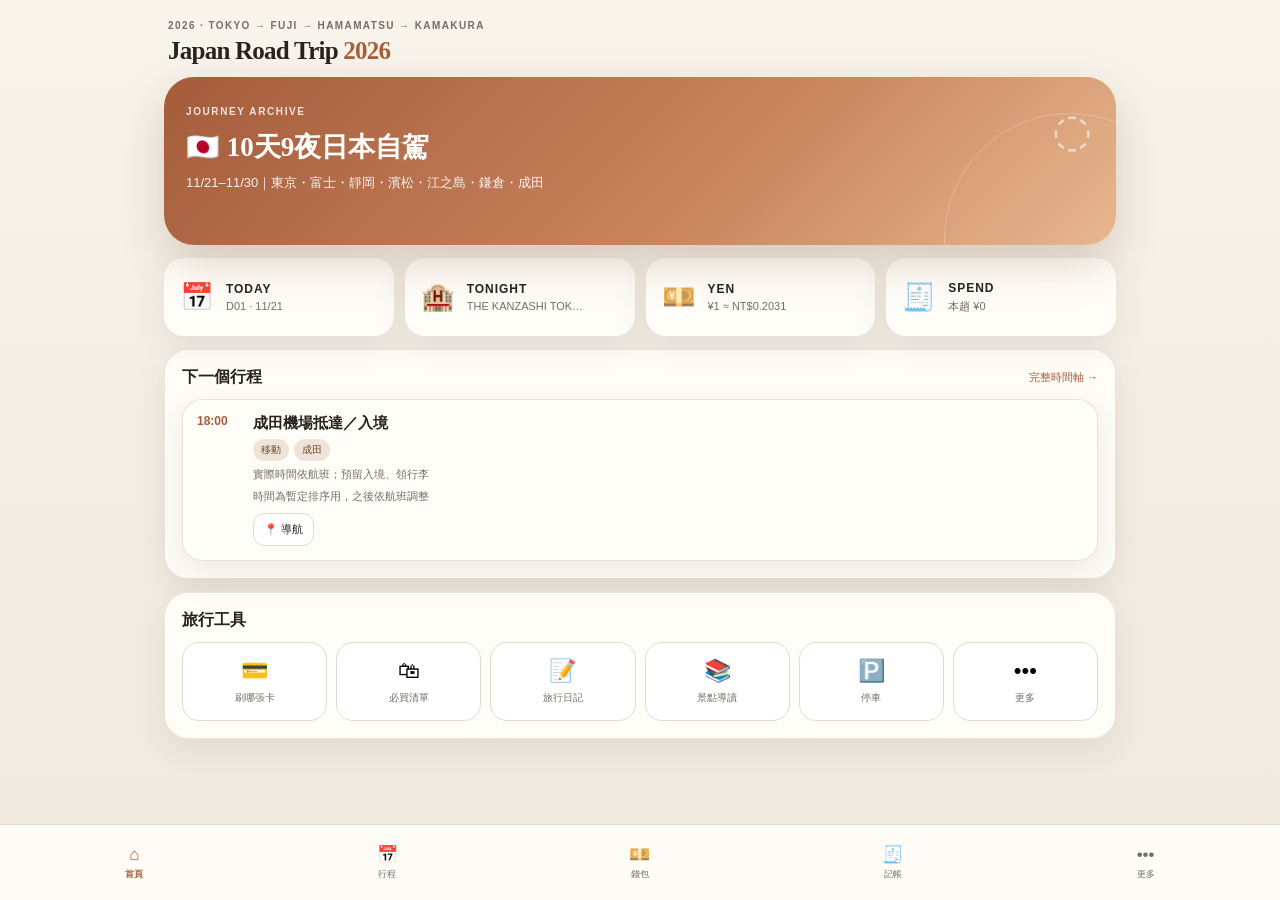
==== index.html @ 0dcc1839 "Add files via upload" ====
<!doctype html>
<html lang="zh-Hant">
<head>
<meta charset="utf-8"><meta name="viewport" content="width=device-width,initial-scale=1,viewport-fit=cover">
<meta name="theme-color" content="#f4efe6"><meta name="apple-mobile-web-app-capable" content="yes"><meta name="apple-mobile-web-app-status-bar-style" content="default">
<title>Japan Road Trip 2026</title><link rel="manifest" href="manifest.json"><link rel="apple-touch-icon" href="icons/icon-192.png"><link rel="stylesheet" href="style.css">
</head>
<body>
<header class="topbar"><div><div class="eyebrow">2026 · TOKYO → FUJI → HAMAMATSU → KAMAKURA</div><h1>Japan Road Trip <span>2026</span></h1></div><button class="iconbtn" id="installBtn" hidden>＋</button></header>
<main>
<section id="homeView" class="view active">
  <div class="hero-card"><div><span class="kicker" id="countdown">TRIP MODE</span><h2 id="heroTitle">🇯🇵 10天9夜日本自駕</h2><p id="heroSub">11/21–11/30｜東京・富士・靜岡・濱松・江之島・鎌倉・成田</p></div><div class="sun">◌</div></div>
  <div class="dashboard-grid">
    <button class="dash" data-go="today"><span>📅</span><div><b>TODAY</b><small id="homeTodayText">今日行程</small></div></button>
    <button class="dash" data-go="hotels"><span>🏨</span><div><b>TONIGHT</b><small id="homeHotelText">今晚住宿</small></div></button>
    <button class="dash" data-go="wallet"><span>💴</span><div><b>YEN</b><small id="homeRateText">更新匯率</small></div></button>
    <button class="dash" data-go="expenses"><span>🧾</span><div><b>SPEND</b><small id="homeSpendText">本趟 ¥0</small></div></button>
  </div>
  <section class="paper"><div class="section-head"><h3>下一個行程</h3><button class="textlink" data-go="today">完整時間軸 →</button></div><div id="nextItem"></div></section>
  <section class="paper"><div class="section-head"><h3>旅行工具</h3></div><div class="tool-grid">
    <button data-go="cards">💳<small>刷哪張卡</small></button><button data-go="shopping">🛍<small>必買清單</small></button><button data-go="notes">📝<small>旅行日記</small></button><button data-go="guides">📚<small>景點導讀</small></button><button data-go="parking">🅿️<small>停車</small></button><button data-go="more">•••<small>更多</small></button>
  </div></section>
</section>

<section id="todayView" class="view"><div class="page-title"><button class="back" data-go="home">‹</button><div><small>ITINERARY</small><h2>今日行程</h2></div><select id="todaySelect"></select></div><div id="todayList" class="timeline"></div></section>
<section id="daysView" class="view"><div class="page-title"><button class="back" data-go="home">‹</button><div><small>ALL DAYS</small><h2>每日行程</h2></div></div><div id="daysTabs" class="day-tabs"></div><div id="daysList" class="timeline"></div></section>
<section id="driveView" class="view"><div class="page-title"><button class="back" data-go="more">‹</button><div><small>ROAD</small><h2>自駕・SA/PA</h2></div></div><div id="driveList" class="timeline"></div></section>
<section id="parkingView" class="view"><div class="page-title"><button class="back" data-go="home">‹</button><div><small>PARKING</small><h2>停車・Plan B</h2></div></div><div id="parkingList" class="card-list"></div></section>
<section id="hotelsView" class="view"><div class="page-title"><button class="back" data-go="home">‹</button><div><small>STAY</small><h2>住宿</h2></div></div><div class="privacy-banner">🔐 付款、訂單碼與退訂資料只存在這台裝置，不會寫進公開 GitHub。</div><div id="hotelList" class="hotel-grid"></div></section>
<section id="planbView" class="view"><div class="page-title"><button class="back" data-go="more">‹</button><div><small>BACKUP</small><h2>Plan B</h2></div></div><div id="planbList" class="timeline"></div></section>

<section id="walletView" class="view"><div class="page-title"><button class="back" data-go="home">‹</button><div><small>MONEY</small><h2>日幣換算</h2></div></div>
  <section class="paper rate-card"><div class="section-head"><h3>JPY → TWD</h3><span id="rateStamp" class="tag">尚未更新</span></div><div class="rate-row"><span>¥1</span><b>=</b><input id="rateInput" inputmode="decimal" value="0.203115"><span>NT$</span></div><div class="actions"><button id="fetchRate" class="primary">🌐 線上更新</button><button id="saveRate">儲存手動匯率</button></div><p class="hint">參考市場匯率；信用卡實際入帳仍依發卡銀行清算匯率與國外交易服務費。</p></section>
  <section class="paper"><div class="converter"><label>日幣<input id="jpyInput" inputmode="numeric" placeholder="例如 12800"></label><div class="swap">⇄</div><label>台幣<input id="twdInput" inputmode="numeric" placeholder="自動換算"></label></div></section>
  <button class="bigmenu" data-go="cards">💳 <span><b>信用卡攻略</b><small>比較日本刷卡回饋＋Visa/Mastercard/JCB</small></span><i>›</i></button>
</section>

<section id="cardsView" class="view"><div class="page-title"><button class="back" data-go="wallet">‹</button><div><small>CARD GUIDE · UPDATED 2026/09/04</small><h2>日本刷哪張卡？</h2></div></div><div class="filterchips" id="cardFilters"><button class="active" data-filter="all">全部</button><button data-filter="5">優先</button><button data-filter="network">卡組織活動</button></div><div id="cardsList" class="card-list"></div></section>

<section id="expensesView" class="view"><div class="page-title"><button class="back" data-go="home">‹</button><div><small>EXPENSES</small><h2>旅行記帳</h2></div><button class="roundadd" id="addExpenseBtn">＋</button></div><div id="expenseSummary" class="summary-grid"></div><div id="expenseList" class="card-list"></div><div class="footer-actions"><button id="exportExpenses">匯出 CSV</button></div></section>

<section id="shoppingView" class="view"><div class="page-title"><button class="back" data-go="home">‹</button><div><small>SHOPPING</small><h2>必買清單</h2></div><button class="roundadd" id="addShoppingBtn">＋</button></div><div class="filterchips" id="shoppingFilters"><button class="active" data-cat="all">全部</button><button data-cat="食品">🍪 食品</button><button data-cat="電器">🔌 電器</button><button data-cat="藥妝">💊 藥妝</button><button data-cat="雜貨">🧸 雜貨</button></div><div id="shoppingList" class="card-list"></div></section>

<section id="notesView" class="view"><div class="page-title"><button class="back" data-go="home">‹</button><div><small>JOURNAL</small><h2>旅行日記</h2></div><button class="roundadd" id="addNoteBtn">＋</button></div><div class="notice">📷 照片會自動縮小後存在手機本機；原始照片仍請保留在相簿。</div><div id="notesList" class="note-grid"></div><div class="footer-actions"><button id="makeMemoir" class="primary">📖 產生旅行回憶錄</button></div></section>

<section id="guidesView" class="view"><div class="page-title"><button class="back" data-go="home">‹</button><div><small>READ BEFORE YOU GO</small><h2>景點導讀</h2></div></div><div id="guideList" class="card-list"></div></section>
<section id="guideDetailView" class="view"><div class="page-title"><button class="back" data-go="guides">‹</button><div><small>FIELD GUIDE</small><h2 id="guideTitle">導讀</h2></div></div><article id="guideBody" class="guide-paper"></article></section>

<section id="moreView" class="view"><div class="page-title"><button class="back" data-go="home">‹</button><div><small>TOOLS</small><h2>更多</h2></div></div><div class="menu-list"><button data-go="days">🗓️ <span>每日行程</span><i>›</i></button><button data-go="drive">🚗 <span>自駕・SA/PA</span><i>›</i></button><button data-go="planb">🆘 <span>Plan B</span><i>›</i></button><button data-go="checklist">✅ <span>出發前確認</span><i>›</i></button><button id="importPrivateBtn">🔐 <span>匯入私人訂房資料</span><i>›</i></button><button id="exportBackupBtn">💾 <span>匯出私人資料備份</span><i>›</i></button><button id="importBackupBtn">♻️ <span>還原備份</span><i>›</i></button></div><input type="file" id="importFile" accept="application/json" hidden><input type="file" id="backupFile" accept="application/json" hidden></section>
<section id="checklistView" class="view"><div class="page-title"><button class="back" data-go="more">‹</button><div><small>PRE-TRIP</small><h2>出發前確認</h2></div></div><div id="checklist" class="checklist"></div><div class="footer-actions"><button id="resetChecklist">清除勾選</button></div></section>
</main>
<nav class="bottom-nav"><button data-go="home" class="active"><span>⌂</span><small>首頁</small></button><button data-go="today"><span>📅</span><small>行程</small></button><button data-go="wallet"><span>💴</span><small>錢包</small></button><button data-go="expenses"><span>🧾</span><small>記帳</small></button><button data-go="more"><span>•••</span><small>更多</small></button></nav>

<dialog id="editDialog"><form method="dialog" id="editForm"><div class="modal-head"><h3 id="dialogTitle">新增</h3><button value="cancel" class="close">×</button></div><div id="dialogFields"></div><div class="modal-actions"><button value="cancel">取消</button><button value="default" id="dialogSave" class="primary">儲存</button></div></form></dialog>
<script src="data.js"></script><script src="reference.js"></script><script src="db.js"></script><script src="app.js"></script>
</body></html>
---- style.css ----
:root{--paper:#fffdf8;--bg:#f4efe6;--ink:#28231e;--muted:#766e64;--line:#e4dbcf;--rust:#a85e3b;--rust2:#d39c73;--sage:#7f8f78;--blue:#71879a;--shadow:0 10px 32px rgba(55,42,30,.09)}*{box-sizing:border-box}html{background:var(--bg)}body{margin:0;color:var(--ink);background:linear-gradient(180deg,#f8f4ec 0,#f4efe6 42%,#efe9de 100%);font-family:-apple-system,BlinkMacSystemFont,"Segoe UI","Noto Sans TC","PingFang TC",sans-serif;padding-bottom:92px;min-height:100vh}button,input,select,textarea{font:inherit}.topbar{max-width:980px;margin:auto;padding:calc(20px + env(safe-area-inset-top)) 18px 12px;display:flex;align-items:flex-start;justify-content:space-between}.topbar .eyebrow{font-size:10px;letter-spacing:.14em;color:var(--muted);font-weight:800}.topbar h1{margin:6px 0 0;font-family:Georgia,"Times New Roman",serif;font-size:25px;font-weight:600;letter-spacing:-.03em}.topbar h1 span{color:var(--rust)}.iconbtn,.roundadd{border:0;width:40px;height:40px;border-radius:50%;background:var(--paper);box-shadow:var(--shadow);font-size:24px;color:var(--rust)}main{max-width:980px;margin:auto;padding:0 14px}.view{display:none}.view.active{display:block}.hero-card{position:relative;overflow:hidden;min-height:168px;padding:24px 22px;border-radius:30px;background:linear-gradient(135deg,#a45c3b,#c8845d 58%,#e7b790);color:white;box-shadow:0 18px 45px rgba(117,67,42,.22)}.hero-card:after{content:"";position:absolute;right:-80px;bottom:-120px;width:250px;height:250px;border:1px solid rgba(255,255,255,.23);border-radius:50%}.hero-card .kicker{font-size:10px;letter-spacing:.16em;font-weight:800;opacity:.82}.hero-card h2{font-family:Georgia,"Times New Roman",serif;margin:10px 0 8px;font-size:27px}.hero-card p{margin:0;font-size:13px;line-height:1.55;max-width:75%;opacity:.9}.sun{position:absolute;right:24px;top:26px;font-size:46px;opacity:.55}.dashboard-grid{display:grid;grid-template-columns:1fr 1fr;gap:11px;margin-top:13px}.dash{display:flex;gap:12px;align-items:center;border:0;background:var(--paper);border-radius:20px;padding:16px;text-align:left;color:var(--ink);box-shadow:var(--shadow);min-height:78px}.dash>span{font-size:27px}.dash b,.dash small{display:block}.dash b{font-size:12px;letter-spacing:.08em}.dash small{margin-top:4px;color:var(--muted);font-size:11px;white-space:nowrap;overflow:hidden;text-overflow:ellipsis;max-width:120px}.paper{margin-top:13px;background:rgba(255,253,248,.96);border:1px solid rgba(228,219,207,.75);border-radius:24px;padding:17px;box-shadow:var(--shadow)}.section-head{display:flex;justify-content:space-between;align-items:center;gap:12px;margin-bottom:11px}.section-head h3{margin:0;font-size:16px}.textlink{border:0;background:none;color:var(--rust);font-size:11px;padding:0}.tool-grid{display:grid;grid-template-columns:repeat(3,1fr);gap:9px}.tool-grid button{border:1px solid var(--line);background:#fff;border-radius:17px;padding:15px 8px;font-size:22px}.tool-grid small{display:block;font-size:10px;color:var(--muted);margin-top:7px}.page-title{display:flex;align-items:center;gap:12px;margin:5px 0 16px}.page-title>div{flex:1}.page-title small{font-size:9px;letter-spacing:.14em;color:var(--muted);font-weight:800}.page-title h2{font-family:Georgia,"Times New Roman",serif;margin:3px 0 0;font-size:26px}.back{border:0;background:var(--paper);box-shadow:var(--shadow);width:38px;height:38px;border-radius:50%;font-size:27px;line-height:1;color:var(--rust)}select{border:1px solid var(--line);background:var(--paper);border-radius:12px;padding:8px;color:var(--ink);max-width:130px}.timeline{display:flex;flex-direction:column;gap:9px}.item{display:grid;grid-template-columns:56px 1fr;background:var(--paper);border:1px solid rgba(228,219,207,.75);border-radius:20px;padding:14px;box-shadow:var(--shadow)}.time{font-weight:900;color:var(--rust);font-size:12px}.item h3,.card h3,.hotel h3{font-size:15px;margin:0 0 6px}.meta{display:flex;flex-wrap:wrap;gap:5px}.tag,.pill{display:inline-block;border-radius:999px;background:#efe4d9;padding:4px 8px;color:#70452e;font-size:10px}.note{font-size:11px;line-height:1.55;color:var(--muted);margin:5px 0}.actions{display:flex;flex-wrap:wrap;gap:7px;margin-top:8px}.actions button,.actions a,.footer-actions button,.rate-card button,.modal-actions button{border:1px solid var(--line);background:white;color:var(--ink);text-decoration:none;padding:8px 10px;border-radius:11px;font-size:11px}.primary{background:var(--rust)!important;color:#fff!important;border-color:var(--rust)!important}.day-tabs,.filterchips{display:flex;gap:7px;overflow:auto;padding:0 0 12px}.day-tabs button,.filterchips button{flex:none;border:1px solid var(--line);background:var(--paper);padding:8px 11px;border-radius:999px;font-size:11px}.day-tabs button.active,.filterchips button.active{background:var(--ink);color:#fff;border-color:var(--ink)}.card-list{display:flex;flex-direction:column;gap:10px}.card{background:var(--paper);border-radius:20px;padding:16px;border:1px solid rgba(228,219,207,.75);box-shadow:var(--shadow)}.card .big{font-size:11px;font-weight:800;color:var(--rust);margin-bottom:6px}.hotel-grid{display:grid;grid-template-columns:1fr;gap:12px}.hotel{overflow:hidden;background:var(--paper);border-radius:24px;box-shadow:var(--shadow);border:1px solid rgba(228,219,207,.75)}.hotel-cover{height:145px;background:linear-gradient(135deg,#7d8790,#d2b89e);background-size:cover;background-position:center;position:relative}.hotel-cover:after{content:"";position:absolute;inset:0;background:linear-gradient(180deg,transparent 25%,rgba(0,0,0,.38))}.hotel-cover .dates{position:absolute;bottom:12px;left:14px;color:#fff;font-weight:800;font-size:12px;z-index:1}.hotel-body{padding:15px}.hotel-private{margin-top:10px;padding:11px;border-radius:14px;background:#f2ede6;font-size:11px;line-height:1.6}.privacy-banner,.notice{padding:12px 14px;background:#eee7db;border-radius:15px;color:#655d54;font-size:11px;line-height:1.5;margin-bottom:12px}.rate-row{display:grid;grid-template-columns:auto auto 1fr auto;align-items:center;gap:8px}.rate-row input{width:100%;font-size:25px;font-weight:800;border:0;border-bottom:1px solid var(--line);background:transparent;color:var(--rust);text-align:right}.hint{font-size:10px;line-height:1.5;color:var(--muted)}.converter{display:grid;grid-template-columns:1fr auto 1fr;gap:10px;align-items:center}.converter label{font-size:10px;color:var(--muted)}.converter input{display:block;margin-top:6px;width:100%;border:1px solid var(--line);border-radius:14px;padding:13px;background:#fff;font-size:17px}.swap{font-size:20px;color:var(--rust)}.bigmenu,.menu-list button{width:100%;margin-top:12px;border:0;background:var(--paper);border-radius:18px;padding:15px;box-shadow:var(--shadow);display:flex;align-items:center;gap:12px;text-align:left}.bigmenu>span,.menu-list span{flex:1}.bigmenu b,.bigmenu small{display:block}.bigmenu small{font-size:10px;color:var(--muted);margin-top:3px}.bigmenu i,.menu-list i{font-style:normal;color:var(--muted);font-size:22px}.summary-grid{display:grid;grid-template-columns:repeat(2,1fr);gap:10px;margin-bottom:12px}.summary{background:var(--paper);border-radius:18px;padding:15px;box-shadow:var(--shadow)}.summary small{display:block;color:var(--muted);font-size:10px}.summary b{display:block;font-size:18px;margin-top:5px}.expense-row,.shop-row{display:flex;align-items:flex-start;gap:11px}.expense-row .grow,.shop-row .grow{flex:1}.money{font-weight:900;color:var(--rust)}.footer-actions{display:flex;justify-content:center;gap:8px;padding:16px 0}.note-grid{display:grid;grid-template-columns:1fr;gap:12px}.journal{background:var(--paper);border-radius:22px;overflow:hidden;box-shadow:var(--shadow)}.journal img{width:100%;height:210px;object-fit:cover;display:block}.journal-body{padding:15px}.journal-body p{font-size:13px;line-height:1.7;white-space:pre-wrap}.guide-paper{background:var(--paper);border-radius:26px;padding:22px;box-shadow:var(--shadow);line-height:1.8}.guide-paper .lead{font-size:15px}.guide-paper li{margin:9px 0}.guide-paper blockquote{margin:18px 0;padding:14px 16px;border-left:3px solid var(--rust);background:#f4eee5;border-radius:0 12px 12px 0}.menu-list{display:flex;flex-direction:column;gap:1px}.menu-list button{margin-top:0;border-radius:0;box-shadow:none;border-bottom:1px solid var(--line)}.menu-list button:first-child{border-radius:18px 18px 0 0}.menu-list button:last-child{border-radius:0 0 18px 18px}.checklist{background:var(--paper);border-radius:22px;overflow:hidden;box-shadow:var(--shadow)}.check-row{display:flex;gap:10px;padding:14px;border-bottom:1px solid var(--line);font-size:13px}.check-row:last-child{border:0}.check-row input{width:19px;height:19px}.check-row.done span{text-decoration:line-through;color:var(--muted)}.bottom-nav{position:fixed;left:0;right:0;bottom:0;z-index:20;height:76px;padding:7px 8px calc(7px + env(safe-area-inset-bottom));display:grid;grid-template-columns:repeat(5,1fr);background:rgba(255,253,248,.94);backdrop-filter:blur(18px);border-top:1px solid var(--line)}.bottom-nav button{border:0;background:transparent;color:var(--muted)}.bottom-nav button span{display:block;font-size:17px}.bottom-nav small{display:block;font-size:9px;margin-top:3px}.bottom-nav button.active{color:var(--rust);font-weight:800}dialog{width:min(92vw,520px);border:0;border-radius:24px;padding:0;box-shadow:0 30px 80px rgba(0,0,0,.26);background:var(--paper)}dialog::backdrop{background:rgba(35,28,24,.45);backdrop-filter:blur(4px)}#editForm{padding:18px}.modal-head{display:flex;justify-content:space-between;align-items:center}.modal-head h3{margin:0}.close{border:0;background:none;font-size:28px}.form-grid{display:grid;gap:11px;margin-top:14px}.form-grid label{font-size:10px;color:var(--muted)}.form-grid input,.form-grid textarea,.form-grid select{display:block;width:100%;margin-top:5px;padding:11px;border:1px solid var(--line);border-radius:12px;background:#fff;color:var(--ink)}.form-grid textarea{min-height:95px;resize:vertical}.modal-actions{display:flex;justify-content:flex-end;gap:8px;margin-top:15px}.empty{padding:30px 12px;text-align:center;color:var(--muted);font-size:12px}@media(min-width:700px){.dashboard-grid{grid-template-columns:repeat(4,1fr)}.hotel-grid,.note-grid{grid-template-columns:repeat(2,1fr)}.tool-grid{grid-template-columns:repeat(6,1fr)}.summary-grid{grid-template-columns:repeat(4,1fr)}}
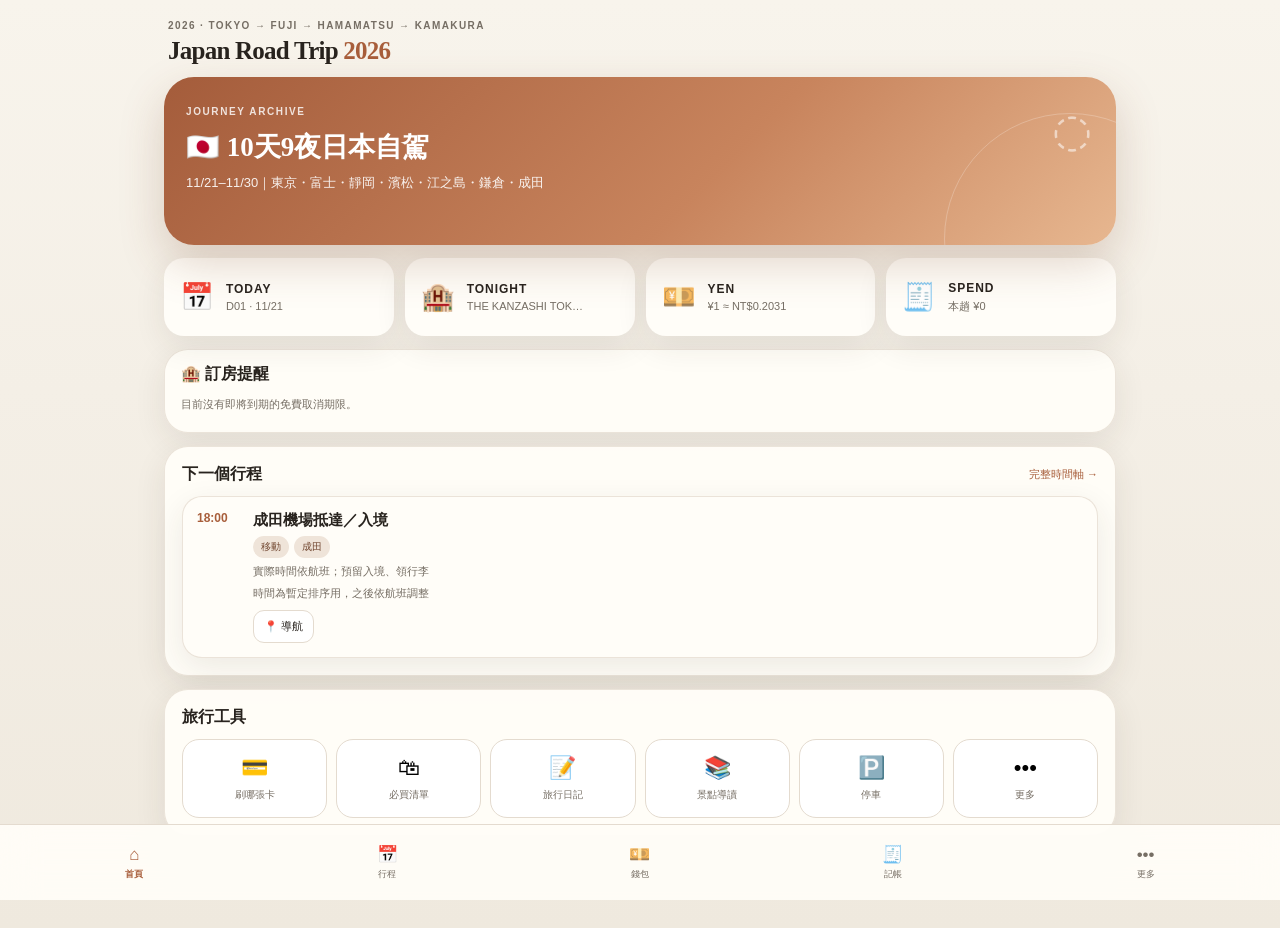
==== commit 43b2766e: "Add files via upload" ====
--- a/index.html
+++ b/index.html
@@ -16,6 +16,7 @@
     <button class="dash" data-go="wallet"><span>💴</span><div><b>YEN</b><small id="homeRateText">更新匯率</small></div></button>
     <button class="dash" data-go="expenses"><span>🧾</span><div><b>SPEND</b><small id="homeSpendText">本趟 ¥0</small></div></button>
   </div>
+  <section id="homeBookingAlert" class="paper booking-alert"></section>
   <section class="paper"><div class="section-head"><h3>下一個行程</h3><button class="textlink" data-go="today">完整時間軸 →</button></div><div id="nextItem"></div></section>
   <section class="paper"><div class="section-head"><h3>旅行工具</h3></div><div class="tool-grid">
     <button data-go="cards">💳<small>刷哪張卡</small></button><button data-go="shopping">🛍<small>必買清單</small></button><button data-go="notes">📝<small>旅行日記</small></button><button data-go="guides">📚<small>景點導讀</small></button><button data-go="parking">🅿️<small>停車</small></button><button data-go="more">•••<small>更多</small></button>
@@ -26,7 +27,7 @@
 <section id="daysView" class="view"><div class="page-title"><button class="back" data-go="home">‹</button><div><small>ALL DAYS</small><h2>每日行程</h2></div></div><div id="daysTabs" class="day-tabs"></div><div id="daysList" class="timeline"></div></section>
 <section id="driveView" class="view"><div class="page-title"><button class="back" data-go="more">‹</button><div><small>ROAD</small><h2>自駕・SA/PA</h2></div></div><div id="driveList" class="timeline"></div></section>
 <section id="parkingView" class="view"><div class="page-title"><button class="back" data-go="home">‹</button><div><small>PARKING</small><h2>停車・Plan B</h2></div></div><div id="parkingList" class="card-list"></div></section>
-<section id="hotelsView" class="view"><div class="page-title"><button class="back" data-go="home">‹</button><div><small>STAY</small><h2>住宿</h2></div></div><div class="privacy-banner">🔐 付款、訂單碼與退訂資料只存在這台裝置，不會寫進公開 GitHub。</div><div id="hotelList" class="hotel-grid"></div></section>
+<section id="hotelsView" class="view"><div class="page-title"><button class="back" data-go="home">‹</button><div><small>STAY</small><h2>住宿</h2></div></div><div class="privacy-banner">🔐 GitHub 只放住宿平台、金額、付款狀態與取消期限；訂房號碼、驗證碼、實際使用卡片與私人備註仍只存在這台裝置。</div><div id="hotelList" class="hotel-grid"></div></section>
 <section id="planbView" class="view"><div class="page-title"><button class="back" data-go="more">‹</button><div><small>BACKUP</small><h2>Plan B</h2></div></div><div id="planbList" class="timeline"></div></section>
 
 <section id="walletView" class="view"><div class="page-title"><button class="back" data-go="home">‹</button><div><small>MONEY</small><h2>日幣換算</h2></div></div>
@@ -35,9 +36,47 @@
   <button class="bigmenu" data-go="cards">💳 <span><b>信用卡攻略</b><small>比較日本刷卡回饋＋Visa/Mastercard/JCB</small></span><i>›</i></button>
 </section>
 
-<section id="cardsView" class="view"><div class="page-title"><button class="back" data-go="wallet">‹</button><div><small>CARD GUIDE · UPDATED 2026/09/04</small><h2>日本刷哪張卡？</h2></div></div><div class="filterchips" id="cardFilters"><button class="active" data-filter="all">全部</button><button data-filter="5">優先</button><button data-filter="network">卡組織活動</button></div><div id="cardsList" class="card-list"></div></section>
+<section id="cardsView" class="view">
+  <div class="page-title"><button class="back" data-go="wallet">‹</button><div><small>CARD GUIDE · VERIFIED 2026/09/04</small><h2>日本刷哪張卡？</h2></div></div>
+  <section class="paper compare-card">
+    <div class="section-head"><h3>💳 即時比一比</h3><button id="cardProfileBtn" class="textlink">資格 / 卡組織設定</button></div>
+    <div class="compare-form">
+      <label>消費情境
+        <select id="cardScenario">
+          <option value="physical">日本一般實體</option>
+          <option value="mobile">Apple Pay / Google Pay</option>
+          <option value="booking">海外網路 / 訂房</option>
+          <option value="paypay">PayPay</option>
+          <option value="drugstore">日本藥妝 / 電器</option>
+        </select>
+      </label>
+      <label>金額（日圓）
+        <input id="cardAmount" inputmode="numeric" value="10000">
+      </label>
+      <label>海外交易費估算
+        <select id="foreignFee">
+          <option value="1.5">1.5%</option>
+          <option value="0">0%</option>
+        </select>
+      </label>
+      <button id="compareCardsBtn" class="primary">比較</button>
+    </div>
+    <p class="hint">結果以你設定的登錄/自扣資格計算「最高可得回饋」；活動上限、排除項目與清算匯率仍以銀行入帳為準。</p>
+    <div id="cardCompareResult" class="compare-results"></div>
+  </section>
+  <div class="filterchips" id="cardFilters"><button class="active" data-filter="all">全部權益</button><button data-filter="5">優先卡</button><button data-filter="network">Visa / Mastercard / JCB</button></div>
+  <div id="cardsList" class="card-list"></div>
+</section>
 
-<section id="expensesView" class="view"><div class="page-title"><button class="back" data-go="home">‹</button><div><small>EXPENSES</small><h2>旅行記帳</h2></div><button class="roundadd" id="addExpenseBtn">＋</button></div><div id="expenseSummary" class="summary-grid"></div><div id="expenseList" class="card-list"></div><div class="footer-actions"><button id="exportExpenses">匯出 CSV</button></div></section>
+<section id="expensesView" class="view">
+  <div class="page-title"><button class="back" data-go="home">‹</button><div><small>EXPENSES</small><h2>旅行記帳</h2></div><button class="roundadd" id="addExpenseBtn">＋</button></div>
+  <div class="expense-tools"><button id="scanReceiptBtn" class="primary">📷 掃描收據 Beta</button><span id="ocrStatus" class="hint">第一次辨識需網路下載日文 OCR 模組；辨識後一定要人工確認。</span></div>
+  <input type="file" id="receiptInput" accept="image/*" capture="environment" hidden>
+  <div id="expenseSummary" class="summary-grid"></div>
+  <div id="expenseBreakdown" class="paper expense-breakdown"></div>
+  <div id="expenseList" class="card-list"></div>
+  <div class="footer-actions"><button id="exportExpenses">匯出 CSV</button></div>
+</section>
 
 <section id="shoppingView" class="view"><div class="page-title"><button class="back" data-go="home">‹</button><div><small>SHOPPING</small><h2>必買清單</h2></div><button class="roundadd" id="addShoppingBtn">＋</button></div><div class="filterchips" id="shoppingFilters"><button class="active" data-cat="all">全部</button><button data-cat="食品">🍪 食品</button><button data-cat="電器">🔌 電器</button><button data-cat="藥妝">💊 藥妝</button><button data-cat="雜貨">🧸 雜貨</button></div><div id="shoppingList" class="card-list"></div></section>
 
--- a/style.css
+++ b/style.css
@@ -1 +1,10 @@
-:root{--paper:#fffdf8;--bg:#f4efe6;--ink:#28231e;--muted:#766e64;--line:#e4dbcf;--rust:#a85e3b;--rust2:#d39c73;--sage:#7f8f78;--blue:#71879a;--shadow:0 10px 32px rgba(55,42,30,.09)}*{box-sizing:border-box}html{background:var(--bg)}body{margin:0;color:var(--ink);background:linear-gradient(180deg,#f8f4ec 0,#f4efe6 42%,#efe9de 100%);font-family:-apple-system,BlinkMacSystemFont,"Segoe UI","Noto Sans TC","PingFang TC",sans-serif;padding-bottom:92px;min-height:100vh}button,input,select,textarea{font:inherit}.topbar{max-width:980px;margin:auto;padding:calc(20px + env(safe-area-inset-top)) 18px 12px;display:flex;align-items:flex-start;justify-content:space-between}.topbar .eyebrow{font-size:10px;letter-spacing:.14em;color:var(--muted);font-weight:800}.topbar h1{margin:6px 0 0;font-family:Georgia,"Times New Roman",serif;font-size:25px;font-weight:600;letter-spacing:-.03em}.topbar h1 span{color:var(--rust)}.iconbtn,.roundadd{border:0;width:40px;height:40px;border-radius:50%;background:var(--paper);box-shadow:var(--shadow);font-size:24px;color:var(--rust)}main{max-width:980px;margin:auto;padding:0 14px}.view{display:none}.view.active{display:block}.hero-card{position:relative;overflow:hidden;min-height:168px;padding:24px 22px;border-radius:30px;background:linear-gradient(135deg,#a45c3b,#c8845d 58%,#e7b790);color:white;box-shadow:0 18px 45px rgba(117,67,42,.22)}.hero-card:after{content:"";position:absolute;right:-80px;bottom:-120px;width:250px;height:250px;border:1px solid rgba(255,255,255,.23);border-radius:50%}.hero-card .kicker{font-size:10px;letter-spacing:.16em;font-weight:800;opacity:.82}.hero-card h2{font-family:Georgia,"Times New Roman",serif;margin:10px 0 8px;font-size:27px}.hero-card p{margin:0;font-size:13px;line-height:1.55;max-width:75%;opacity:.9}.sun{position:absolute;right:24px;top:26px;font-size:46px;opacity:.55}.dashboard-grid{display:grid;grid-template-columns:1fr 1fr;gap:11px;margin-top:13px}.dash{display:flex;gap:12px;align-items:center;border:0;background:var(--paper);border-radius:20px;padding:16px;text-align:left;color:var(--ink);box-shadow:var(--shadow);min-height:78px}.dash>span{font-size:27px}.dash b,.dash small{display:block}.dash b{font-size:12px;letter-spacing:.08em}.dash small{margin-top:4px;color:var(--muted);font-size:11px;white-space:nowrap;overflow:hidden;text-overflow:ellipsis;max-width:120px}.paper{margin-top:13px;background:rgba(255,253,248,.96);border:1px solid rgba(228,219,207,.75);border-radius:24px;padding:17px;box-shadow:var(--shadow)}.section-head{display:flex;justify-content:space-between;align-items:center;gap:12px;margin-bottom:11px}.section-head h3{margin:0;font-size:16px}.textlink{border:0;background:none;color:var(--rust);font-size:11px;padding:0}.tool-grid{display:grid;grid-template-columns:repeat(3,1fr);gap:9px}.tool-grid button{border:1px solid var(--line);background:#fff;border-radius:17px;padding:15px 8px;font-size:22px}.tool-grid small{display:block;font-size:10px;color:var(--muted);margin-top:7px}.page-title{display:flex;align-items:center;gap:12px;margin:5px 0 16px}.page-title>div{flex:1}.page-title small{font-size:9px;letter-spacing:.14em;color:var(--muted);font-weight:800}.page-title h2{font-family:Georgia,"Times New Roman",serif;margin:3px 0 0;font-size:26px}.back{border:0;background:var(--paper);box-shadow:var(--shadow);width:38px;height:38px;border-radius:50%;font-size:27px;line-height:1;color:var(--rust)}select{border:1px solid var(--line);background:var(--paper);border-radius:12px;padding:8px;color:var(--ink);max-width:130px}.timeline{display:flex;flex-direction:column;gap:9px}.item{display:grid;grid-template-columns:56px 1fr;background:var(--paper);border:1px solid rgba(228,219,207,.75);border-radius:20px;padding:14px;box-shadow:var(--shadow)}.time{font-weight:900;color:var(--rust);font-size:12px}.item h3,.card h3,.hotel h3{font-size:15px;margin:0 0 6px}.meta{display:flex;flex-wrap:wrap;gap:5px}.tag,.pill{display:inline-block;border-radius:999px;background:#efe4d9;padding:4px 8px;color:#70452e;font-size:10px}.note{font-size:11px;line-height:1.55;color:var(--muted);margin:5px 0}.actions{display:flex;flex-wrap:wrap;gap:7px;margin-top:8px}.actions button,.actions a,.footer-actions button,.rate-card button,.modal-actions button{border:1px solid var(--line);background:white;color:var(--ink);text-decoration:none;padding:8px 10px;border-radius:11px;font-size:11px}.primary{background:var(--rust)!important;color:#fff!important;border-color:var(--rust)!important}.day-tabs,.filterchips{display:flex;gap:7px;overflow:auto;padding:0 0 12px}.day-tabs button,.filterchips button{flex:none;border:1px solid var(--line);background:var(--paper);padding:8px 11px;border-radius:999px;font-size:11px}.day-tabs button.active,.filterchips button.active{background:var(--ink);color:#fff;border-color:var(--ink)}.card-list{display:flex;flex-direction:column;gap:10px}.card{background:var(--paper);border-radius:20px;padding:16px;border:1px solid rgba(228,219,207,.75);box-shadow:var(--shadow)}.card .big{font-size:11px;font-weight:800;color:var(--rust);margin-bottom:6px}.hotel-grid{display:grid;grid-template-columns:1fr;gap:12px}.hotel{overflow:hidden;background:var(--paper);border-radius:24px;box-shadow:var(--shadow);border:1px solid rgba(228,219,207,.75)}.hotel-cover{height:145px;background:linear-gradient(135deg,#7d8790,#d2b89e);background-size:cover;background-position:center;position:relative}.hotel-cover:after{content:"";position:absolute;inset:0;background:linear-gradient(180deg,transparent 25%,rgba(0,0,0,.38))}.hotel-cover .dates{position:absolute;bottom:12px;left:14px;color:#fff;font-weight:800;font-size:12px;z-index:1}.hotel-body{padding:15px}.hotel-private{margin-top:10px;padding:11px;border-radius:14px;background:#f2ede6;font-size:11px;line-height:1.6}.privacy-banner,.notice{padding:12px 14px;background:#eee7db;border-radius:15px;color:#655d54;font-size:11px;line-height:1.5;margin-bottom:12px}.rate-row{display:grid;grid-template-columns:auto auto 1fr auto;align-items:center;gap:8px}.rate-row input{width:100%;font-size:25px;font-weight:800;border:0;border-bottom:1px solid var(--line);background:transparent;color:var(--rust);text-align:right}.hint{font-size:10px;line-height:1.5;color:var(--muted)}.converter{display:grid;grid-template-columns:1fr auto 1fr;gap:10px;align-items:center}.converter label{font-size:10px;color:var(--muted)}.converter input{display:block;margin-top:6px;width:100%;border:1px solid var(--line);border-radius:14px;padding:13px;background:#fff;font-size:17px}.swap{font-size:20px;color:var(--rust)}.bigmenu,.menu-list button{width:100%;margin-top:12px;border:0;background:var(--paper);border-radius:18px;padding:15px;box-shadow:var(--shadow);display:flex;align-items:center;gap:12px;text-align:left}.bigmenu>span,.menu-list span{flex:1}.bigmenu b,.bigmenu small{display:block}.bigmenu small{font-size:10px;color:var(--muted);margin-top:3px}.bigmenu i,.menu-list i{font-style:normal;color:var(--muted);font-size:22px}.summary-grid{display:grid;grid-template-columns:repeat(2,1fr);gap:10px;margin-bottom:12px}.summary{background:var(--paper);border-radius:18px;padding:15px;box-shadow:var(--shadow)}.summary small{display:block;color:var(--muted);font-size:10px}.summary b{display:block;font-size:18px;margin-top:5px}.expense-row,.shop-row{display:flex;align-items:flex-start;gap:11px}.expense-row .grow,.shop-row .grow{flex:1}.money{font-weight:900;color:var(--rust)}.footer-actions{display:flex;justify-content:center;gap:8px;padding:16px 0}.note-grid{display:grid;grid-template-columns:1fr;gap:12px}.journal{background:var(--paper);border-radius:22px;overflow:hidden;box-shadow:var(--shadow)}.journal img{width:100%;height:210px;object-fit:cover;display:block}.journal-body{padding:15px}.journal-body p{font-size:13px;line-height:1.7;white-space:pre-wrap}.guide-paper{background:var(--paper);border-radius:26px;padding:22px;box-shadow:var(--shadow);line-height:1.8}.guide-paper .lead{font-size:15px}.guide-paper li{margin:9px 0}.guide-paper blockquote{margin:18px 0;padding:14px 16px;border-left:3px solid var(--rust);background:#f4eee5;border-radius:0 12px 12px 0}.menu-list{display:flex;flex-direction:column;gap:1px}.menu-list button{margin-top:0;border-radius:0;box-shadow:none;border-bottom:1px solid var(--line)}.menu-list button:first-child{border-radius:18px 18px 0 0}.menu-list button:last-child{border-radius:0 0 18px 18px}.checklist{background:var(--paper);border-radius:22px;overflow:hidden;box-shadow:var(--shadow)}.check-row{display:flex;gap:10px;padding:14px;border-bottom:1px solid var(--line);font-size:13px}.check-row:last-child{border:0}.check-row input{width:19px;height:19px}.check-row.done span{text-decoration:line-through;color:var(--muted)}.bottom-nav{position:fixed;left:0;right:0;bottom:0;z-index:20;height:76px;padding:7px 8px calc(7px + env(safe-area-inset-bottom));display:grid;grid-template-columns:repeat(5,1fr);background:rgba(255,253,248,.94);backdrop-filter:blur(18px);border-top:1px solid var(--line)}.bottom-nav button{border:0;background:transparent;color:var(--muted)}.bottom-nav button span{display:block;font-size:17px}.bottom-nav small{display:block;font-size:9px;margin-top:3px}.bottom-nav button.active{color:var(--rust);font-weight:800}dialog{width:min(92vw,520px);border:0;border-radius:24px;padding:0;box-shadow:0 30px 80px rgba(0,0,0,.26);background:var(--paper)}dialog::backdrop{background:rgba(35,28,24,.45);backdrop-filter:blur(4px)}#editForm{padding:18px}.modal-head{display:flex;justify-content:space-between;align-items:center}.modal-head h3{margin:0}.close{border:0;background:none;font-size:28px}.form-grid{display:grid;gap:11px;margin-top:14px}.form-grid label{font-size:10px;color:var(--muted)}.form-grid input,.form-grid textarea,.form-grid select{display:block;width:100%;margin-top:5px;padding:11px;border:1px solid var(--line);border-radius:12px;background:#fff;color:var(--ink)}.form-grid textarea{min-height:95px;resize:vertical}.modal-actions{display:flex;justify-content:flex-end;gap:8px;margin-top:15px}.empty{padding:30px 12px;text-align:center;color:var(--muted);font-size:12px}@media(min-width:700px){.dashboard-grid{grid-template-columns:repeat(4,1fr)}.hotel-grid,.note-grid{grid-template-columns:repeat(2,1fr)}.tool-grid{grid-template-columns:repeat(6,1fr)}.summary-grid{grid-template-columns:repeat(4,1fr)}}+:root{--paper:#fffdf8;--bg:#f4efe6;--ink:#28231e;--muted:#766e64;--line:#e4dbcf;--rust:#a85e3b;--rust2:#d39c73;--sage:#7f8f78;--blue:#71879a;--shadow:0 10px 32px rgba(55,42,30,.09)}*{box-sizing:border-box}html{background:var(--bg)}body{margin:0;color:var(--ink);background:linear-gradient(180deg,#f8f4ec 0,#f4efe6 42%,#efe9de 100%);font-family:-apple-system,BlinkMacSystemFont,"Segoe UI","Noto Sans TC","PingFang TC",sans-serif;padding-bottom:92px;min-height:100vh}button,input,select,textarea{font:inherit}.topbar{max-width:980px;margin:auto;padding:calc(20px + env(safe-area-inset-top)) 18px 12px;display:flex;align-items:flex-start;justify-content:space-between}.topbar .eyebrow{font-size:10px;letter-spacing:.14em;color:var(--muted);font-weight:800}.topbar h1{margin:6px 0 0;font-family:Georgia,"Times New Roman",serif;font-size:25px;font-weight:600;letter-spacing:-.03em}.topbar h1 span{color:var(--rust)}.iconbtn,.roundadd{border:0;width:40px;height:40px;border-radius:50%;background:var(--paper);box-shadow:var(--shadow);font-size:24px;color:var(--rust)}main{max-width:980px;margin:auto;padding:0 14px}.view{display:none}.view.active{display:block}.hero-card{position:relative;overflow:hidden;min-height:168px;padding:24px 22px;border-radius:30px;background:linear-gradient(135deg,#a45c3b,#c8845d 58%,#e7b790);color:white;box-shadow:0 18px 45px rgba(117,67,42,.22)}.hero-card:after{content:"";position:absolute;right:-80px;bottom:-120px;width:250px;height:250px;border:1px solid rgba(255,255,255,.23);border-radius:50%}.hero-card .kicker{font-size:10px;letter-spacing:.16em;font-weight:800;opacity:.82}.hero-card h2{font-family:Georgia,"Times New Roman",serif;margin:10px 0 8px;font-size:27px}.hero-card p{margin:0;font-size:13px;line-height:1.55;max-width:75%;opacity:.9}.sun{position:absolute;right:24px;top:26px;font-size:46px;opacity:.55}.dashboard-grid{display:grid;grid-template-columns:1fr 1fr;gap:11px;margin-top:13px}.dash{display:flex;gap:12px;align-items:center;border:0;background:var(--paper);border-radius:20px;padding:16px;text-align:left;color:var(--ink);box-shadow:var(--shadow);min-height:78px}.dash>span{font-size:27px}.dash b,.dash small{display:block}.dash b{font-size:12px;letter-spacing:.08em}.dash small{margin-top:4px;color:var(--muted);font-size:11px;white-space:nowrap;overflow:hidden;text-overflow:ellipsis;max-width:120px}.paper{margin-top:13px;background:rgba(255,253,248,.96);border:1px solid rgba(228,219,207,.75);border-radius:24px;padding:17px;box-shadow:var(--shadow)}.section-head{display:flex;justify-content:space-between;align-items:center;gap:12px;margin-bottom:11px}.section-head h3{margin:0;font-size:16px}.textlink{border:0;background:none;color:var(--rust);font-size:11px;padding:0}.tool-grid{display:grid;grid-template-columns:repeat(3,1fr);gap:9px}.tool-grid button{border:1px solid var(--line);background:#fff;border-radius:17px;padding:15px 8px;font-size:22px}.tool-grid small{display:block;font-size:10px;color:var(--muted);margin-top:7px}.page-title{display:flex;align-items:center;gap:12px;margin:5px 0 16px}.page-title>div{flex:1}.page-title small{font-size:9px;letter-spacing:.14em;color:var(--muted);font-weight:800}.page-title h2{font-family:Georgia,"Times New Roman",serif;margin:3px 0 0;font-size:26px}.back{border:0;background:var(--paper);box-shadow:var(--shadow);width:38px;height:38px;border-radius:50%;font-size:27px;line-height:1;color:var(--rust)}select{border:1px solid var(--line);background:var(--paper);border-radius:12px;padding:8px;color:var(--ink);max-width:130px}.timeline{display:flex;flex-direction:column;gap:9px}.item{display:grid;grid-template-columns:56px 1fr;background:var(--paper);border:1px solid rgba(228,219,207,.75);border-radius:20px;padding:14px;box-shadow:var(--shadow)}.time{font-weight:900;color:var(--rust);font-size:12px}.item h3,.card h3,.hotel h3{font-size:15px;margin:0 0 6px}.meta{display:flex;flex-wrap:wrap;gap:5px}.tag,.pill{display:inline-block;border-radius:999px;background:#efe4d9;padding:4px 8px;color:#70452e;font-size:10px}.note{font-size:11px;line-height:1.55;color:var(--muted);margin:5px 0}.actions{display:flex;flex-wrap:wrap;gap:7px;margin-top:8px}.actions button,.actions a,.footer-actions button,.rate-card button,.modal-actions button{border:1px solid var(--line);background:white;color:var(--ink);text-decoration:none;padding:8px 10px;border-radius:11px;font-size:11px}.primary{background:var(--rust)!important;color:#fff!important;border-color:var(--rust)!important}.day-tabs,.filterchips{display:flex;gap:7px;overflow:auto;padding:0 0 12px}.day-tabs button,.filterchips button{flex:none;border:1px solid var(--line);background:var(--paper);padding:8px 11px;border-radius:999px;font-size:11px}.day-tabs button.active,.filterchips button.active{background:var(--ink);color:#fff;border-color:var(--ink)}.card-list{display:flex;flex-direction:column;gap:10px}.card{background:var(--paper);border-radius:20px;padding:16px;border:1px solid rgba(228,219,207,.75);box-shadow:var(--shadow)}.card .big{font-size:11px;font-weight:800;color:var(--rust);margin-bottom:6px}.hotel-grid{display:grid;grid-template-columns:1fr;gap:12px}.hotel{overflow:hidden;background:var(--paper);border-radius:24px;box-shadow:var(--shadow);border:1px solid rgba(228,219,207,.75)}.hotel-cover{height:145px;background:linear-gradient(135deg,#7d8790,#d2b89e);background-size:cover;background-position:center;position:relative}.hotel-cover:after{content:"";position:absolute;inset:0;background:linear-gradient(180deg,transparent 25%,rgba(0,0,0,.38))}.hotel-cover .dates{position:absolute;bottom:12px;left:14px;color:#fff;font-weight:800;font-size:12px;z-index:1}.hotel-body{padding:15px}.hotel-booking{margin-top:10px;padding:11px;border-radius:14px;background:#fff7ec;border:1px solid #ead6c4;font-size:11px;line-height:1.65}.hotel-booking .big{font-size:9px;letter-spacing:.12em;color:var(--rust);margin-bottom:4px}.hotel-private{margin-top:10px;padding:11px;border-radius:14px;background:#f2ede6;font-size:11px;line-height:1.6}.privacy-banner,.notice{padding:12px 14px;background:#eee7db;border-radius:15px;color:#655d54;font-size:11px;line-height:1.5;margin-bottom:12px}.rate-row{display:grid;grid-template-columns:auto auto 1fr auto;align-items:center;gap:8px}.rate-row input{width:100%;font-size:25px;font-weight:800;border:0;border-bottom:1px solid var(--line);background:transparent;color:var(--rust);text-align:right}.hint{font-size:10px;line-height:1.5;color:var(--muted)}.converter{display:grid;grid-template-columns:1fr auto 1fr;gap:10px;align-items:center}.converter label{font-size:10px;color:var(--muted)}.converter input{display:block;margin-top:6px;width:100%;border:1px solid var(--line);border-radius:14px;padding:13px;background:#fff;font-size:17px}.swap{font-size:20px;color:var(--rust)}.bigmenu,.menu-list button{width:100%;margin-top:12px;border:0;background:var(--paper);border-radius:18px;padding:15px;box-shadow:var(--shadow);display:flex;align-items:center;gap:12px;text-align:left}.bigmenu>span,.menu-list span{flex:1}.bigmenu b,.bigmenu small{display:block}.bigmenu small{font-size:10px;color:var(--muted);margin-top:3px}.bigmenu i,.menu-list i{font-style:normal;color:var(--muted);font-size:22px}.summary-grid{display:grid;grid-template-columns:repeat(2,1fr);gap:10px;margin-bottom:12px}.summary{background:var(--paper);border-radius:18px;padding:15px;box-shadow:var(--shadow)}.summary small{display:block;color:var(--muted);font-size:10px}.summary b{display:block;font-size:18px;margin-top:5px}.expense-row,.shop-row{display:flex;align-items:flex-start;gap:11px}.expense-row .grow,.shop-row .grow{flex:1}.money{font-weight:900;color:var(--rust)}.footer-actions{display:flex;justify-content:center;gap:8px;padding:16px 0}.note-grid{display:grid;grid-template-columns:1fr;gap:12px}.journal{background:var(--paper);border-radius:22px;overflow:hidden;box-shadow:var(--shadow)}.journal img{width:100%;height:210px;object-fit:cover;display:block}.journal-body{padding:15px}.journal-body p{font-size:13px;line-height:1.7;white-space:pre-wrap}.guide-paper{background:var(--paper);border-radius:26px;padding:22px;box-shadow:var(--shadow);line-height:1.8}.guide-paper .lead{font-size:15px}.guide-paper li{margin:9px 0}.guide-paper blockquote{margin:18px 0;padding:14px 16px;border-left:3px solid var(--rust);background:#f4eee5;border-radius:0 12px 12px 0}.menu-list{display:flex;flex-direction:column;gap:1px}.menu-list button{margin-top:0;border-radius:0;box-shadow:none;border-bottom:1px solid var(--line)}.menu-list button:first-child{border-radius:18px 18px 0 0}.menu-list button:last-child{border-radius:0 0 18px 18px}.checklist{background:var(--paper);border-radius:22px;overflow:hidden;box-shadow:var(--shadow)}.check-row{display:flex;gap:10px;padding:14px;border-bottom:1px solid var(--line);font-size:13px}.check-row:last-child{border:0}.check-row input{width:19px;height:19px}.check-row.done span{text-decoration:line-through;color:var(--muted)}.bottom-nav{position:fixed;left:0;right:0;bottom:0;z-index:20;height:76px;padding:7px 8px calc(7px + env(safe-area-inset-bottom));display:grid;grid-template-columns:repeat(5,1fr);background:rgba(255,253,248,.94);backdrop-filter:blur(18px);border-top:1px solid var(--line)}.bottom-nav button{border:0;background:transparent;color:var(--muted)}.bottom-nav button span{display:block;font-size:17px}.bottom-nav small{display:block;font-size:9px;margin-top:3px}.bottom-nav button.active{color:var(--rust);font-weight:800}dialog{width:min(92vw,520px);border:0;border-radius:24px;padding:0;box-shadow:0 30px 80px rgba(0,0,0,.26);background:var(--paper)}dialog::backdrop{background:rgba(35,28,24,.45);backdrop-filter:blur(4px)}#editForm{padding:18px}.modal-head{display:flex;justify-content:space-between;align-items:center}.modal-head h3{margin:0}.close{border:0;background:none;font-size:28px}.form-grid{display:grid;gap:11px;margin-top:14px}.form-grid label{font-size:10px;color:var(--muted)}.form-grid input,.form-grid textarea,.form-grid select{display:block;width:100%;margin-top:5px;padding:11px;border:1px solid var(--line);border-radius:12px;background:#fff;color:var(--ink)}.form-grid textarea{min-height:95px;resize:vertical}.modal-actions{display:flex;justify-content:flex-end;gap:8px;margin-top:15px}.empty{padding:30px 12px;text-align:center;color:var(--muted);font-size:12px}@media(min-width:700px){.dashboard-grid{grid-template-columns:repeat(4,1fr)}.hotel-grid,.note-grid{grid-template-columns:repeat(2,1fr)}.tool-grid{grid-template-columns:repeat(6,1fr)}.summary-grid{grid-template-columns:repeat(4,1fr)}}
+.booking-alert{padding:14px 16px}
+.booking-alert-row{display:flex;align-items:center;justify-content:space-between;gap:12px}
+.booking-alert-row b,.booking-alert-row small{display:block}.booking-alert-row small{color:var(--muted);font-size:10px;margin-top:3px}.booking-alert-row strong{font-family:Georgia,serif;color:var(--rust);font-size:24px;white-space:nowrap}
+.compare-form{display:grid;grid-template-columns:1fr 1fr;gap:10px}.compare-form label{font-size:10px;color:var(--muted)}.compare-form input,.compare-form select{display:block;width:100%;max-width:none;margin-top:5px;padding:11px;border:1px solid var(--line);border-radius:12px;background:#fff;color:var(--ink)}.compare-form .primary{grid-column:1/-1;padding:11px;border-radius:13px;border:0}
+.compare-results{display:flex;flex-direction:column;gap:8px;margin-top:13px}.compare-row{display:flex;gap:10px;align-items:flex-start;border:1px solid var(--line);border-radius:16px;padding:11px;background:#fff}.compare-row.winner{border-color:#c98a61;background:#fff8ef}.compare-row .rank{width:28px;font-size:19px}.compare-row .grow{flex:1}.compare-row h4{margin:0 0 4px;font-size:13px}.compare-row p{margin:2px 0;font-size:11px}.compare-row small{display:block;color:var(--muted);font-size:9px;line-height:1.45}.network-extra{color:#8a4e2e!important}.calc-note{font-size:10px;line-height:1.5;padding:8px 10px;background:#f7f0e7;border-radius:11px;color:#705c4c}
+.expense-tools{display:flex;align-items:center;gap:10px;margin-bottom:12px}.expense-tools button{border:0;border-radius:13px;padding:11px 13px}.expense-tools .hint{flex:1}
+.expense-breakdown{margin-bottom:12px}.break-row{display:grid;grid-template-columns:110px 1fr;align-items:center;gap:10px;margin:9px 0}.break-row b,.break-row small{display:block}.break-row b{font-size:11px}.break-row small{font-size:9px;color:var(--muted);margin-top:2px}.bar{height:8px;background:#eee4d8;border-radius:999px;overflow:hidden}.bar i{display:block;height:100%;background:var(--rust);border-radius:999px}
+.receipt-thumb{width:58px;height:72px;object-fit:cover;border-radius:10px;border:1px solid var(--line)}
+@media(max-width:520px){.compare-form{grid-template-columns:1fr}.compare-form .primary{grid-column:auto}.expense-tools{align-items:flex-start;flex-direction:column}.break-row{grid-template-columns:90px 1fr}}
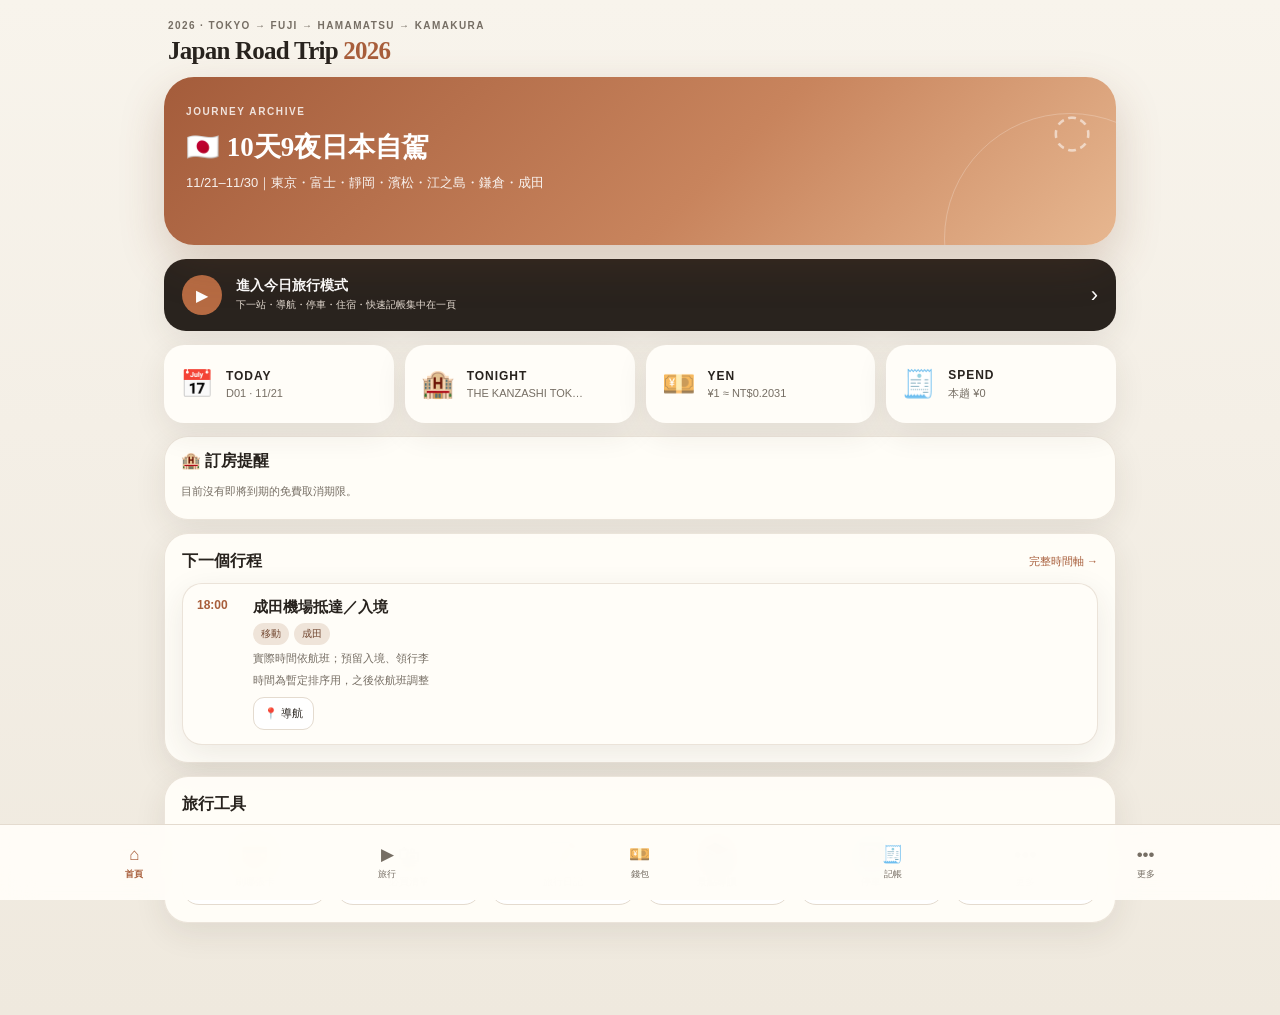
==== commit 07cdd1b4: "Add files via upload" ====
--- a/index.html
+++ b/index.html
@@ -10,6 +10,7 @@
 <main>
 <section id="homeView" class="view active">
   <div class="hero-card"><div><span class="kicker" id="countdown">TRIP MODE</span><h2 id="heroTitle">🇯🇵 10天9夜日本自駕</h2><p id="heroSub">11/21–11/30｜東京・富士・靜岡・濱松・江之島・鎌倉・成田</p></div><div class="sun">◌</div></div>
+  <button class="trip-launch" data-go="trip"><span>▶</span><div><b>進入今日旅行模式</b><small>下一站・導航・停車・住宿・快速記帳集中在一頁</small></div><i>›</i></button>
   <div class="dashboard-grid">
     <button class="dash" data-go="today"><span>📅</span><div><b>TODAY</b><small id="homeTodayText">今日行程</small></div></button>
     <button class="dash" data-go="hotels"><span>🏨</span><div><b>TONIGHT</b><small id="homeHotelText">今晚住宿</small></div></button>
@@ -23,11 +24,67 @@
   </div></section>
 </section>
 
+
+<section id="tripView" class="view">
+  <div class="page-title trip-title">
+    <button class="back" data-go="home">‹</button>
+    <div><small>LIVE TRIP MODE</small><h2>今日旅行模式</h2></div>
+    <select id="tripDaySelect"></select>
+  </div>
+
+  <section class="trip-status">
+    <div><small id="tripDateLabel">TODAY</small><h3 id="tripDayTitle">D01</h3><p id="tripProgressText">準備出發</p></div>
+    <div class="progress-ring" id="tripProgressRing"><span>0%</span></div>
+  </section>
+
+  <section class="paper trip-next">
+    <div class="section-head"><h3>📍 下一站</h3><button class="textlink" id="tripFullTimeline">完整時間軸 →</button></div>
+    <div id="tripNextItem"></div>
+    <div class="quick-actions" id="tripQuickActions"></div>
+  </section>
+
+  <section class="trip-mini-grid">
+    <article class="paper mini-panel">
+      <div class="section-head"><h3>🚗 下一段駕駛</h3></div>
+      <div id="tripDrive"></div>
+    </article>
+    <article class="paper mini-panel">
+      <div class="section-head"><h3>🏨 今晚住宿</h3></div>
+      <div id="tripHotel"></div>
+    </article>
+  </section>
+
+  <section class="paper">
+    <div class="section-head"><h3>🅿️ 今日停車</h3><button class="textlink" data-go="parking">全部停車 →</button></div>
+    <div id="tripParking" class="compact-stack"></div>
+  </section>
+
+  <section class="paper">
+    <div class="section-head"><h3>🆘 今日備案</h3></div>
+    <div id="tripPlanB" class="compact-stack"></div>
+  </section>
+
+  <section class="paper">
+    <div class="section-head"><h3>⏱ 今日時間軸</h3><button class="textlink" id="clearTripDone">清除完成狀態</button></div>
+    <div id="tripTimeline" class="trip-timeline"></div>
+  </section>
+
+  <section class="paper quick-capture">
+    <div class="section-head"><h3>旅行途中快速新增</h3></div>
+    <div class="tool-grid">
+      <button id="tripAddExpense">🧾<small>新增支出</small></button>
+      <button id="tripScanReceipt">📷<small>掃描收據</small></button>
+      <button id="tripAddNote">📝<small>寫一句日記</small></button>
+      <button data-go="cards">💳<small>刷哪張卡</small></button>
+    </div>
+  </section>
+</section>
+
 <section id="todayView" class="view"><div class="page-title"><button class="back" data-go="home">‹</button><div><small>ITINERARY</small><h2>今日行程</h2></div><select id="todaySelect"></select></div><div id="todayList" class="timeline"></div></section>
 <section id="daysView" class="view"><div class="page-title"><button class="back" data-go="home">‹</button><div><small>ALL DAYS</small><h2>每日行程</h2></div></div><div id="daysTabs" class="day-tabs"></div><div id="daysList" class="timeline"></div></section>
 <section id="driveView" class="view"><div class="page-title"><button class="back" data-go="more">‹</button><div><small>ROAD</small><h2>自駕・SA/PA</h2></div></div><div id="driveList" class="timeline"></div></section>
 <section id="parkingView" class="view"><div class="page-title"><button class="back" data-go="home">‹</button><div><small>PARKING</small><h2>停車・Plan B</h2></div></div><div id="parkingList" class="card-list"></div></section>
-<section id="hotelsView" class="view"><div class="page-title"><button class="back" data-go="home">‹</button><div><small>STAY</small><h2>住宿</h2></div></div><div class="privacy-banner">🔐 GitHub 只放住宿平台、金額、付款狀態與取消期限；訂房號碼、驗證碼、實際使用卡片與私人備註仍只存在這台裝置。</div><div id="hotelList" class="hotel-grid"></div></section>
+<section id="hotelsView" class="view"><div class="page-title"><button class="back" data-go="home">‹</button><div><small>STAY</small><h2>住宿</h2></div></div><div class="privacy-banner">🔐 GitHub 只放住宿平台、金額、付款狀態與取消期限；訂房號碼、驗證碼、實際使用卡片與私人備註仍只存在這台裝置。</div><div class="notice image-fix-note">🖼 V2.3 起六間飯店封面直接內嵌在 App，不再依賴 GitHub 的 assets 資料夾；如果你曾在 App 內手動換過封面，仍會優先顯示你的本機照片。</div><div id="hotelList" class="hotel-grid"></div></section>
 <section id="planbView" class="view"><div class="page-title"><button class="back" data-go="more">‹</button><div><small>BACKUP</small><h2>Plan B</h2></div></div><div id="planbList" class="timeline"></div></section>
 
 <section id="walletView" class="view"><div class="page-title"><button class="back" data-go="home">‹</button><div><small>MONEY</small><h2>日幣換算</h2></div></div>
@@ -80,7 +137,16 @@
 
 <section id="shoppingView" class="view"><div class="page-title"><button class="back" data-go="home">‹</button><div><small>SHOPPING</small><h2>必買清單</h2></div><button class="roundadd" id="addShoppingBtn">＋</button></div><div class="filterchips" id="shoppingFilters"><button class="active" data-cat="all">全部</button><button data-cat="食品">🍪 食品</button><button data-cat="電器">🔌 電器</button><button data-cat="藥妝">💊 藥妝</button><button data-cat="雜貨">🧸 雜貨</button></div><div id="shoppingList" class="card-list"></div></section>
 
-<section id="notesView" class="view"><div class="page-title"><button class="back" data-go="home">‹</button><div><small>JOURNAL</small><h2>旅行日記</h2></div><button class="roundadd" id="addNoteBtn">＋</button></div><div class="notice">📷 照片會自動縮小後存在手機本機；原始照片仍請保留在相簿。</div><div id="notesList" class="note-grid"></div><div class="footer-actions"><button id="makeMemoir" class="primary">📖 產生旅行回憶錄</button></div></section>
+<section id="notesView" class="view">
+  <div class="page-title"><button class="back" data-go="home">‹</button><div><small>JOURNAL</small><h2>旅行日記</h2></div><button class="roundadd" id="addNoteBtn">＋</button></div>
+  <div class="notice">📷 照片會壓縮後存在這台裝置；原始照片請留在相簿。回國後可把日記、小照片、花費與已購清單做成回憶錄。</div>
+  <div id="noteSummary" class="summary-grid"></div>
+  <div id="notesList" class="note-grid"></div>
+  <div class="footer-actions">
+    <button id="previewMemoir" class="primary">📖 預覽／列印回憶錄</button>
+    <button id="downloadMemoir">⬇️ 下載回憶錄 HTML</button>
+  </div>
+</section>
 
 <section id="guidesView" class="view"><div class="page-title"><button class="back" data-go="home">‹</button><div><small>READ BEFORE YOU GO</small><h2>景點導讀</h2></div></div><div id="guideList" class="card-list"></div></section>
 <section id="guideDetailView" class="view"><div class="page-title"><button class="back" data-go="guides">‹</button><div><small>FIELD GUIDE</small><h2 id="guideTitle">導讀</h2></div></div><article id="guideBody" class="guide-paper"></article></section>
@@ -88,7 +154,7 @@
 <section id="moreView" class="view"><div class="page-title"><button class="back" data-go="home">‹</button><div><small>TOOLS</small><h2>更多</h2></div></div><div class="menu-list"><button data-go="days">🗓️ <span>每日行程</span><i>›</i></button><button data-go="drive">🚗 <span>自駕・SA/PA</span><i>›</i></button><button data-go="planb">🆘 <span>Plan B</span><i>›</i></button><button data-go="checklist">✅ <span>出發前確認</span><i>›</i></button><button id="importPrivateBtn">🔐 <span>匯入私人訂房資料</span><i>›</i></button><button id="exportBackupBtn">💾 <span>匯出私人資料備份</span><i>›</i></button><button id="importBackupBtn">♻️ <span>還原備份</span><i>›</i></button></div><input type="file" id="importFile" accept="application/json" hidden><input type="file" id="backupFile" accept="application/json" hidden></section>
 <section id="checklistView" class="view"><div class="page-title"><button class="back" data-go="more">‹</button><div><small>PRE-TRIP</small><h2>出發前確認</h2></div></div><div id="checklist" class="checklist"></div><div class="footer-actions"><button id="resetChecklist">清除勾選</button></div></section>
 </main>
-<nav class="bottom-nav"><button data-go="home" class="active"><span>⌂</span><small>首頁</small></button><button data-go="today"><span>📅</span><small>行程</small></button><button data-go="wallet"><span>💴</span><small>錢包</small></button><button data-go="expenses"><span>🧾</span><small>記帳</small></button><button data-go="more"><span>•••</span><small>更多</small></button></nav>
+<nav class="bottom-nav"><button data-go="home" class="active"><span>⌂</span><small>首頁</small></button><button data-go="trip"><span>▶</span><small>旅行</small></button><button data-go="wallet"><span>💴</span><small>錢包</small></button><button data-go="expenses"><span>🧾</span><small>記帳</small></button><button data-go="more"><span>•••</span><small>更多</small></button></nav>
 
 <dialog id="editDialog"><form method="dialog" id="editForm"><div class="modal-head"><h3 id="dialogTitle">新增</h3><button value="cancel" class="close">×</button></div><div id="dialogFields"></div><div class="modal-actions"><button value="cancel">取消</button><button value="default" id="dialogSave" class="primary">儲存</button></div></form></dialog>
 <script src="data.js"></script><script src="reference.js"></script><script src="db.js"></script><script src="app.js"></script>
--- a/style.css
+++ b/style.css
@@ -8,3 +8,25 @@
 .expense-breakdown{margin-bottom:12px}.break-row{display:grid;grid-template-columns:110px 1fr;align-items:center;gap:10px;margin:9px 0}.break-row b,.break-row small{display:block}.break-row b{font-size:11px}.break-row small{font-size:9px;color:var(--muted);margin-top:2px}.bar{height:8px;background:#eee4d8;border-radius:999px;overflow:hidden}.bar i{display:block;height:100%;background:var(--rust);border-radius:999px}
 .receipt-thumb{width:58px;height:72px;object-fit:cover;border-radius:10px;border:1px solid var(--line)}
 @media(max-width:520px){.compare-form{grid-template-columns:1fr}.compare-form .primary{grid-column:auto}.expense-tools{align-items:flex-start;flex-direction:column}.break-row{grid-template-columns:90px 1fr}}
+
+.image-fix-note{margin-top:0}
+.shop-row.bought{opacity:.78}.shop-row.bought h3{text-decoration:line-through}
+.journal-highlight{outline:2px solid rgba(168,94,59,.55);outline-offset:-2px}
+#noteSummary{margin-bottom:12px}
+@media(max-width:520px){#notesView .footer-actions{flex-direction:column}#notesView .footer-actions button{width:100%}}
+
+.trip-launch{width:100%;display:flex;align-items:center;gap:14px;border:0;border-radius:22px;padding:16px 18px;margin:14px 0;background:#29231e;color:white;text-align:left;box-shadow:var(--shadow)}
+.trip-launch>span{width:40px;height:40px;border-radius:50%;display:grid;place-items:center;background:#b66b43}.trip-launch div{flex:1}.trip-launch b,.trip-launch small{display:block}.trip-launch b{font-size:14px}.trip-launch small{font-size:10px;color:#e7ddd3;margin-top:3px;line-height:1.45}.trip-launch i{font-style:normal;font-size:22px}
+.trip-title select{max-width:130px}
+.trip-status{display:flex;align-items:center;justify-content:space-between;gap:18px;background:linear-gradient(135deg,#b56c45,#df9d72);color:white;border-radius:26px;padding:20px;margin-bottom:14px;box-shadow:var(--shadow)}
+.trip-status small{font-size:10px;letter-spacing:.08em}.trip-status h3{font-family:Georgia,serif;font-size:26px;margin:4px 0}.trip-status p{margin:0;font-size:11px;opacity:.9}
+.progress-ring{--p:0;width:72px;height:72px;border-radius:50%;display:grid;place-items:center;background:conic-gradient(#fff calc(var(--p)*1%),rgba(255,255,255,.22) 0);position:relative;flex:0 0 auto}
+.progress-ring:after{content:"";position:absolute;inset:7px;background:#ca8057;border-radius:50%}.progress-ring span{position:relative;z-index:1;font-weight:800}
+.trip-next{margin-bottom:14px}.quick-actions{display:flex;flex-wrap:wrap;gap:8px;margin-top:12px}.quick-actions>*{border:1px solid var(--line);background:#fff;color:var(--ink);border-radius:12px;padding:9px 11px;text-decoration:none;font-size:11px}.quick-actions .primary-action{background:var(--rust);color:#fff;border-color:var(--rust)}
+.trip-mini-grid{display:grid;grid-template-columns:1fr 1fr;gap:12px}.mini-panel{margin:0}
+.trip-compact b,.trip-compact small{display:block}.trip-compact b{font-size:12px}.trip-compact small{font-size:10px;color:var(--muted);margin-top:5px;line-height:1.5}
+.trip-hotel{min-height:150px;background-size:cover;background-position:center;border-radius:16px;padding:14px;display:flex;align-items:flex-end;color:#fff}.trip-hotel b,.trip-hotel small{display:block;text-shadow:0 1px 2px rgba(0,0,0,.4)}.trip-hotel b{font-size:13px}.trip-hotel small{font-size:9px;margin-top:3px}.trip-hotel .actions a,.trip-hotel .actions button{background:rgba(255,255,255,.92);color:#3a3028;border:0}
+.compact-stack{display:flex;flex-direction:column;gap:8px}.compact-row{display:flex;justify-content:space-between;gap:10px;padding:10px 0;border-bottom:1px solid var(--line)}.compact-row:last-child{border-bottom:0}.compact-row b,.compact-row small{display:block}.compact-row b{font-size:11px}.compact-row small{font-size:9px;color:var(--muted);margin-top:4px;line-height:1.45}.compact-row.backup{background:#fff8ef;border:1px solid #ead7c6;border-radius:12px;padding:10px}
+.trip-timeline{display:flex;flex-direction:column}.trip-line{display:grid;grid-template-columns:34px 48px 1fr auto;gap:8px;align-items:flex-start;padding:11px 0;border-bottom:1px solid var(--line)}.trip-line:last-child{border-bottom:0}.trip-line.done{opacity:.48}.trip-line.done b{text-decoration:line-through}.trip-check{width:28px;height:28px;border-radius:50%;border:1px solid var(--line);background:#fff}.trip-line-time{font-size:11px;color:var(--rust);font-weight:800;padding-top:5px}.trip-line b{font-size:11px}.trip-line small{display:block;color:var(--muted);font-size:9px;line-height:1.45;margin-top:3px}.trip-line .actions{margin-top:0}.trip-line .actions a{padding:6px 8px}
+.quick-capture{margin-bottom:18px}
+@media(max-width:620px){.trip-mini-grid{grid-template-columns:1fr}.trip-line{grid-template-columns:32px 42px 1fr}.trip-line>.actions{grid-column:3}.trip-title{align-items:flex-start}.trip-title select{max-width:112px}}
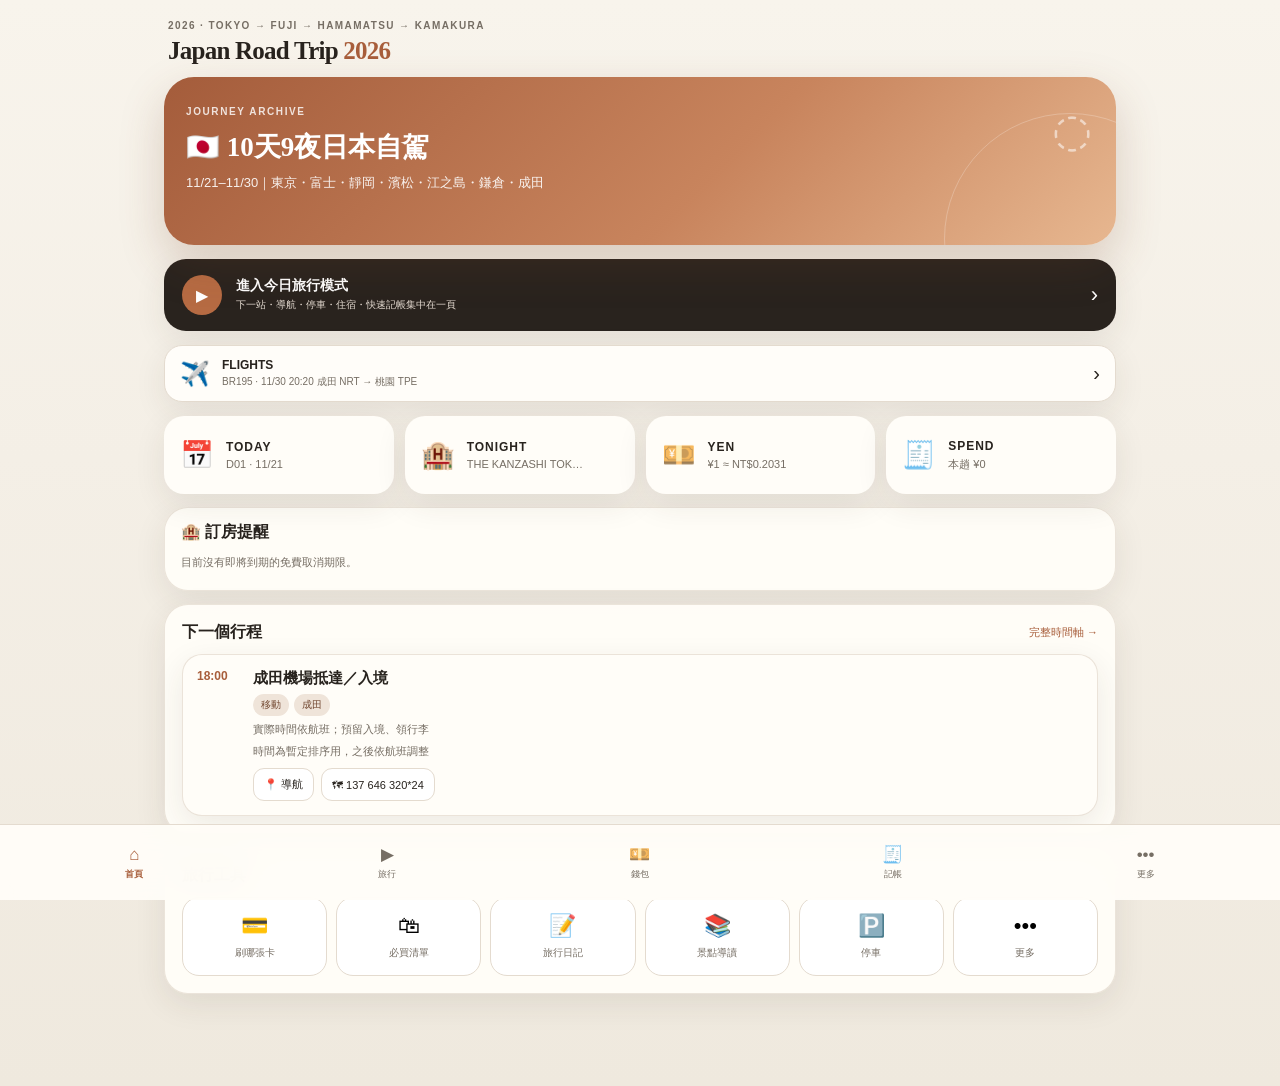
==== commit 3194ae72: "Add files via upload" ====
--- a/index.html
+++ b/index.html
@@ -11,6 +11,9 @@
 <section id="homeView" class="view active">
   <div class="hero-card"><div><span class="kicker" id="countdown">TRIP MODE</span><h2 id="heroTitle">🇯🇵 10天9夜日本自駕</h2><p id="heroSub">11/21–11/30｜東京・富士・靜岡・濱松・江之島・鎌倉・成田</p></div><div class="sun">◌</div></div>
   <button class="trip-launch" data-go="trip"><span>▶</span><div><b>進入今日旅行模式</b><small>下一站・導航・停車・住宿・快速記帳集中在一頁</small></div><i>›</i></button>
+  <button class="flight-strip" data-go="flights">
+    <span>✈️</span><div><b>FLIGHTS</b><small id="homeFlightText">BR196 · 11/21 15:20 TPE T2 → NRT T1</small></div><i>›</i>
+  </button>
   <div class="dashboard-grid">
     <button class="dash" data-go="today"><span>📅</span><div><b>TODAY</b><small id="homeTodayText">今日行程</small></div></button>
     <button class="dash" data-go="hotels"><span>🏨</span><div><b>TONIGHT</b><small id="homeHotelText">今晚住宿</small></div></button>
@@ -35,6 +38,11 @@
   <section class="trip-status">
     <div><small id="tripDateLabel">TODAY</small><h3 id="tripDayTitle">D01</h3><p id="tripProgressText">準備出發</p></div>
     <div class="progress-ring" id="tripProgressRing"><span>0%</span></div>
+  </section>
+
+  <section id="tripFlightSection" class="paper trip-flight-section" hidden>
+    <div class="section-head"><h3>✈️ 今日航班</h3><button class="textlink" data-go="flights">航班詳情 →</button></div>
+    <div id="tripFlightCard"></div>
   </section>
 
   <section class="paper trip-next">
@@ -78,6 +86,14 @@
       <button data-go="cards">💳<small>刷哪張卡</small></button>
     </div>
   </section>
+</section>
+
+
+<section id="flightsView" class="view">
+  <div class="page-title"><button class="back" data-go="home">‹</button><div><small>AIR · EVA AIR</small><h2>航班資訊</h2></div></div>
+  <div class="notice">✈️ 時間以出發／抵達機場當地時間顯示。實際航班、登機門與航廈異動仍以長榮航空及機場當日資訊為準。</div>
+  <div id="flightReminder"></div>
+  <div id="flightList" class="flight-list"></div>
 </section>
 
 <section id="todayView" class="view"><div class="page-title"><button class="back" data-go="home">‹</button><div><small>ITINERARY</small><h2>今日行程</h2></div><select id="todaySelect"></select></div><div id="todayList" class="timeline"></div></section>
@@ -151,7 +167,7 @@
 <section id="guidesView" class="view"><div class="page-title"><button class="back" data-go="home">‹</button><div><small>READ BEFORE YOU GO</small><h2>景點導讀</h2></div></div><div id="guideList" class="card-list"></div></section>
 <section id="guideDetailView" class="view"><div class="page-title"><button class="back" data-go="guides">‹</button><div><small>FIELD GUIDE</small><h2 id="guideTitle">導讀</h2></div></div><article id="guideBody" class="guide-paper"></article></section>
 
-<section id="moreView" class="view"><div class="page-title"><button class="back" data-go="home">‹</button><div><small>TOOLS</small><h2>更多</h2></div></div><div class="menu-list"><button data-go="days">🗓️ <span>每日行程</span><i>›</i></button><button data-go="drive">🚗 <span>自駕・SA/PA</span><i>›</i></button><button data-go="planb">🆘 <span>Plan B</span><i>›</i></button><button data-go="checklist">✅ <span>出發前確認</span><i>›</i></button><button id="importPrivateBtn">🔐 <span>匯入私人訂房資料</span><i>›</i></button><button id="exportBackupBtn">💾 <span>匯出私人資料備份</span><i>›</i></button><button id="importBackupBtn">♻️ <span>還原備份</span><i>›</i></button></div><input type="file" id="importFile" accept="application/json" hidden><input type="file" id="backupFile" accept="application/json" hidden></section>
+<section id="moreView" class="view"><div class="page-title"><button class="back" data-go="home">‹</button><div><small>TOOLS</small><h2>更多</h2></div></div><div class="menu-list"><button data-go="flights">✈️ <span>航班資訊</span><i>›</i></button><button data-go="days">🗓️ <span>每日行程</span><i>›</i></button><button data-go="drive">🚗 <span>自駕・SA/PA</span><i>›</i></button><button data-go="planb">🆘 <span>Plan B</span><i>›</i></button><button data-go="checklist">✅ <span>出發前確認</span><i>›</i></button><button id="importPrivateBtn">🔐 <span>匯入私人訂房資料</span><i>›</i></button><button id="exportBackupBtn">💾 <span>匯出私人資料備份</span><i>›</i></button><button id="importBackupBtn">♻️ <span>還原備份</span><i>›</i></button></div><input type="file" id="importFile" accept="application/json" hidden><input type="file" id="backupFile" accept="application/json" hidden></section>
 <section id="checklistView" class="view"><div class="page-title"><button class="back" data-go="more">‹</button><div><small>PRE-TRIP</small><h2>出發前確認</h2></div></div><div id="checklist" class="checklist"></div><div class="footer-actions"><button id="resetChecklist">清除勾選</button></div></section>
 </main>
 <nav class="bottom-nav"><button data-go="home" class="active"><span>⌂</span><small>首頁</small></button><button data-go="trip"><span>▶</span><small>旅行</small></button><button data-go="wallet"><span>💴</span><small>錢包</small></button><button data-go="expenses"><span>🧾</span><small>記帳</small></button><button data-go="more"><span>•••</span><small>更多</small></button></nav>
--- a/style.css
+++ b/style.css
@@ -30,3 +30,14 @@
 .trip-timeline{display:flex;flex-direction:column}.trip-line{display:grid;grid-template-columns:34px 48px 1fr auto;gap:8px;align-items:flex-start;padding:11px 0;border-bottom:1px solid var(--line)}.trip-line:last-child{border-bottom:0}.trip-line.done{opacity:.48}.trip-line.done b{text-decoration:line-through}.trip-check{width:28px;height:28px;border-radius:50%;border:1px solid var(--line);background:#fff}.trip-line-time{font-size:11px;color:var(--rust);font-weight:800;padding-top:5px}.trip-line b{font-size:11px}.trip-line small{display:block;color:var(--muted);font-size:9px;line-height:1.45;margin-top:3px}.trip-line .actions{margin-top:0}.trip-line .actions a{padding:6px 8px}
 .quick-capture{margin-bottom:18px}
 @media(max-width:620px){.trip-mini-grid{grid-template-columns:1fr}.trip-line{grid-template-columns:32px 42px 1fr}.trip-line>.actions{grid-column:3}.trip-title{align-items:flex-start}.trip-title select{max-width:112px}}
+
+.flight-strip{width:100%;display:flex;align-items:center;gap:12px;border:1px solid var(--line);background:#fffdf9;border-radius:18px;padding:12px 15px;margin:10px 0 14px;text-align:left;color:var(--ink);box-shadow:var(--shadow)}
+.flight-strip>span{font-size:24px}.flight-strip div{flex:1}.flight-strip b,.flight-strip small{display:block}.flight-strip b{font-size:12px}.flight-strip small{font-size:10px;color:var(--muted);margin-top:3px}.flight-strip i{font-style:normal;font-size:20px}
+.mapcode-na{display:inline-flex;align-items:center;padding:7px 9px;border:1px dashed #cfbdaa;border-radius:10px;font-size:10px;color:#8a7c70;background:#faf6f0}.mapcode-btn{white-space:nowrap}
+.flight-list{display:flex;flex-direction:column;gap:13px}.flight-card{background:var(--card);border-radius:22px;padding:17px;box-shadow:var(--shadow)}.flight-card-head{display:flex;justify-content:space-between;align-items:flex-start}.flight-card-head small{font-size:9px;color:var(--muted)}.flight-card h3{font-family:Georgia,serif;font-size:24px;margin:2px 0}
+.seat-tag{font-size:10px;padding:6px 9px;border-radius:999px;background:#fff0df;color:#9a542f}.seat-tag.done{background:#e8f3e8;color:#476a48}
+.flight-route{display:grid;grid-template-columns:1fr auto 1fr;align-items:center;gap:12px}.flight-route>div:last-child{text-align:right}.flight-route b,.flight-route span,.flight-route small{display:block}.flight-route b{font-family:Georgia,serif;font-size:22px}.flight-route span{font-weight:800;font-size:12px}.flight-route small{font-size:9px;color:var(--muted);margin-top:3px}.flight-route i{font-style:normal;color:var(--rust)}
+.bigroute{margin:18px 0;padding:15px 0;border-top:1px solid var(--line);border-bottom:1px solid var(--line)}.bigroute b{font-size:30px}.flight-notes p{margin:5px 0;font-size:10px;color:var(--muted)}
+.flight-reminder{display:flex;justify-content:space-between;align-items:center;gap:14px;margin-bottom:14px;border:1px solid #e4c6ad}.flight-reminder.done{border-color:#c7ddc8}.flight-reminder small,.flight-reminder b{display:block}.flight-reminder small{font-size:9px;color:var(--muted)}.flight-reminder b{font-size:13px;margin-top:3px}.flight-reminder p{font-size:9px;color:var(--muted);margin:4px 0}.flight-reminder .actions{margin:0}
+.trip-flight-section{margin-bottom:14px}.flight-mini{display:flex;align-items:center;gap:16px}.flight-mini .flight-code{min-width:62px}.flight-mini .flight-code small,.flight-mini .flight-code b{display:block}.flight-mini .flight-code small{font-size:9px;color:var(--muted)}.flight-mini .flight-code b{font-family:Georgia,serif;font-size:20px}
+@media(max-width:620px){.flight-reminder{align-items:flex-start;flex-direction:column}.flight-reminder .actions{width:100%}.flight-route{gap:7px}.bigroute b{font-size:25px}}
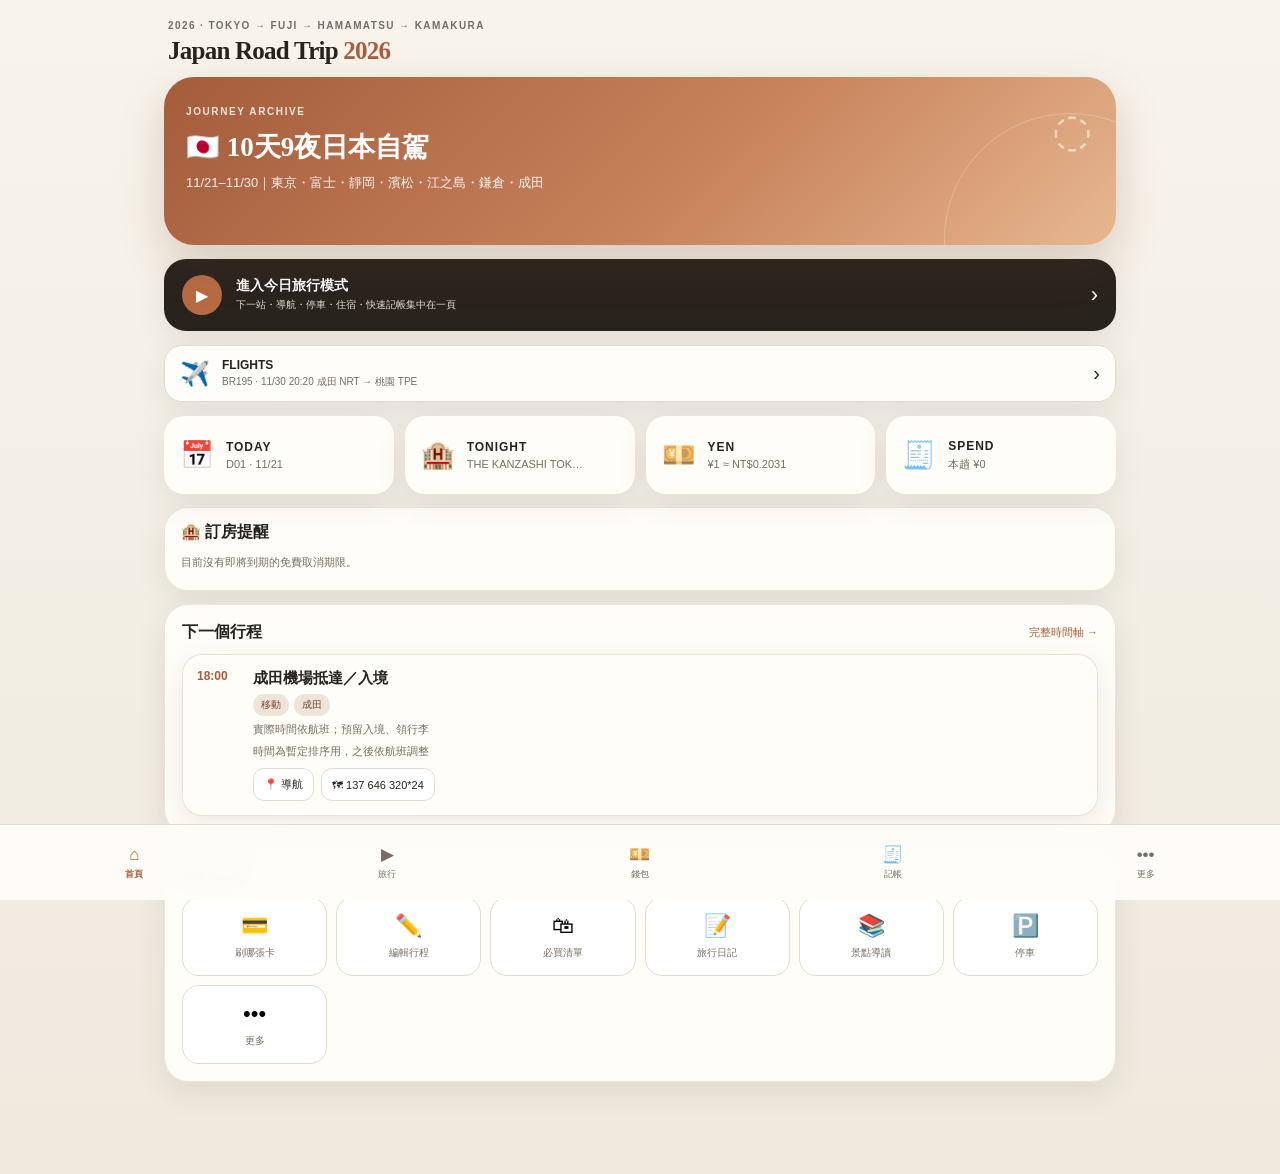
==== commit 58841d13: "Add files via upload" ====
--- a/index.html
+++ b/index.html
@@ -23,7 +23,7 @@
   <section id="homeBookingAlert" class="paper booking-alert"></section>
   <section class="paper"><div class="section-head"><h3>下一個行程</h3><button class="textlink" data-go="today">完整時間軸 →</button></div><div id="nextItem"></div></section>
   <section class="paper"><div class="section-head"><h3>旅行工具</h3></div><div class="tool-grid">
-    <button data-go="cards">💳<small>刷哪張卡</small></button><button data-go="shopping">🛍<small>必買清單</small></button><button data-go="notes">📝<small>旅行日記</small></button><button data-go="guides">📚<small>景點導讀</small></button><button data-go="parking">🅿️<small>停車</small></button><button data-go="more">•••<small>更多</small></button>
+    <button data-go="cards">💳<small>刷哪張卡</small></button><button data-go="itineraryEdit">✏️<small>編輯行程</small></button><button data-go="shopping">🛍<small>必買清單</small></button><button data-go="notes">📝<small>旅行日記</small></button><button data-go="guides">📚<small>景點導讀</small></button><button data-go="parking">🅿️<small>停車</small></button><button data-go="more">•••<small>更多</small></button>
   </div></section>
 </section>
 
@@ -89,14 +89,41 @@
 </section>
 
 
+
+<section id="itineraryEditView" class="view">
+  <div class="page-title">
+    <button class="back" data-go="more">‹</button>
+    <div><small>EDITABLE ITINERARY</small><h2>行程編輯</h2></div>
+    <button class="roundadd" id="addItineraryBtn">＋</button>
+  </div>
+
+  <div class="notice">
+    ✏️ 這裡的修改只存在你的裝置，不會改掉 GitHub 原始行程。內建行程可「修改／隱藏／恢復原始值」；自己新增的行程可自由編輯或刪除。私人備份也會包含這些修改。
+  </div>
+
+  <section class="paper itinerary-editor-tools">
+    <div class="editor-toolbar">
+      <label>編輯日期
+        <select id="itineraryEditDay"></select>
+      </label>
+      <button id="resetItineraryDay">↺ 恢復這一天</button>
+      <button id="resetAllItinerary" class="danger-soft">⚠️ 恢復全部原始行程</button>
+    </div>
+  </section>
+
+  <div id="itineraryEditorList" class="editor-list"></div>
+</section>
+
 <section id="flightsView" class="view">
   <div class="page-title"><button class="back" data-go="home">‹</button><div><small>AIR · EVA AIR</small><h2>航班資訊</h2></div></div>
   <div class="notice">✈️ 時間以出發／抵達機場當地時間顯示。實際航班、登機門與航廈異動仍以長榮航空及機場當日資訊為準。</div>
   <div id="flightReminder"></div>
   <div id="flightList" class="flight-list"></div>
-</section>
-
-<section id="todayView" class="view"><div class="page-title"><button class="back" data-go="home">‹</button><div><small>ITINERARY</small><h2>今日行程</h2></div><select id="todaySelect"></select></div><div id="todayList" class="timeline"></div></section>
+  <div class="section-head lounge-section-head"><h3>🛋 貴賓室攻略</h3><span class="tag">2026/09/04查核</span></div>
+  <div id="loungeList" class="lounge-list"></div>
+</section>
+
+<section id="todayView" class="view"><div class="page-title"><button class="back" data-go="home">‹</button><div><small>ITINERARY</small><h2>今日行程</h2></div><div class="title-tools"><button class="small-edit-btn" data-go="itineraryEdit">✏️</button><select id="todaySelect"></select></div></div><div id="todayList" class="timeline"></div></section>
 <section id="daysView" class="view"><div class="page-title"><button class="back" data-go="home">‹</button><div><small>ALL DAYS</small><h2>每日行程</h2></div></div><div id="daysTabs" class="day-tabs"></div><div id="daysList" class="timeline"></div></section>
 <section id="driveView" class="view"><div class="page-title"><button class="back" data-go="more">‹</button><div><small>ROAD</small><h2>自駕・SA/PA</h2></div></div><div id="driveList" class="timeline"></div></section>
 <section id="parkingView" class="view"><div class="page-title"><button class="back" data-go="home">‹</button><div><small>PARKING</small><h2>停車・Plan B</h2></div></div><div id="parkingList" class="card-list"></div></section>
@@ -167,7 +194,7 @@
 <section id="guidesView" class="view"><div class="page-title"><button class="back" data-go="home">‹</button><div><small>READ BEFORE YOU GO</small><h2>景點導讀</h2></div></div><div id="guideList" class="card-list"></div></section>
 <section id="guideDetailView" class="view"><div class="page-title"><button class="back" data-go="guides">‹</button><div><small>FIELD GUIDE</small><h2 id="guideTitle">導讀</h2></div></div><article id="guideBody" class="guide-paper"></article></section>
 
-<section id="moreView" class="view"><div class="page-title"><button class="back" data-go="home">‹</button><div><small>TOOLS</small><h2>更多</h2></div></div><div class="menu-list"><button data-go="flights">✈️ <span>航班資訊</span><i>›</i></button><button data-go="days">🗓️ <span>每日行程</span><i>›</i></button><button data-go="drive">🚗 <span>自駕・SA/PA</span><i>›</i></button><button data-go="planb">🆘 <span>Plan B</span><i>›</i></button><button data-go="checklist">✅ <span>出發前確認</span><i>›</i></button><button id="importPrivateBtn">🔐 <span>匯入私人訂房資料</span><i>›</i></button><button id="exportBackupBtn">💾 <span>匯出私人資料備份</span><i>›</i></button><button id="importBackupBtn">♻️ <span>還原備份</span><i>›</i></button></div><input type="file" id="importFile" accept="application/json" hidden><input type="file" id="backupFile" accept="application/json" hidden></section>
+<section id="moreView" class="view"><div class="page-title"><button class="back" data-go="home">‹</button><div><small>TOOLS</small><h2>更多</h2></div></div><div class="menu-list"><button data-go="itineraryEdit">✏️ <span>行程編輯</span><i>›</i></button><button data-go="flights">✈️ <span>航班資訊</span><i>›</i></button><button data-go="days">🗓️ <span>每日行程</span><i>›</i></button><button data-go="drive">🚗 <span>自駕・SA/PA</span><i>›</i></button><button data-go="planb">🆘 <span>Plan B</span><i>›</i></button><button data-go="checklist">✅ <span>出發前確認</span><i>›</i></button><button id="importPrivateBtn">🔐 <span>匯入私人訂房資料</span><i>›</i></button><button id="exportBackupBtn">💾 <span>匯出私人資料備份</span><i>›</i></button><button id="importBackupBtn">♻️ <span>還原備份</span><i>›</i></button></div><input type="file" id="importFile" accept="application/json" hidden><input type="file" id="backupFile" accept="application/json" hidden></section>
 <section id="checklistView" class="view"><div class="page-title"><button class="back" data-go="more">‹</button><div><small>PRE-TRIP</small><h2>出發前確認</h2></div></div><div id="checklist" class="checklist"></div><div class="footer-actions"><button id="resetChecklist">清除勾選</button></div></section>
 </main>
 <nav class="bottom-nav"><button data-go="home" class="active"><span>⌂</span><small>首頁</small></button><button data-go="trip"><span>▶</span><small>旅行</small></button><button data-go="wallet"><span>💴</span><small>錢包</small></button><button data-go="expenses"><span>🧾</span><small>記帳</small></button><button data-go="more"><span>•••</span><small>更多</small></button></nav>
--- a/style.css
+++ b/style.css
@@ -41,3 +41,9 @@
 .flight-reminder{display:flex;justify-content:space-between;align-items:center;gap:14px;margin-bottom:14px;border:1px solid #e4c6ad}.flight-reminder.done{border-color:#c7ddc8}.flight-reminder small,.flight-reminder b{display:block}.flight-reminder small{font-size:9px;color:var(--muted)}.flight-reminder b{font-size:13px;margin-top:3px}.flight-reminder p{font-size:9px;color:var(--muted);margin:4px 0}.flight-reminder .actions{margin:0}
 .trip-flight-section{margin-bottom:14px}.flight-mini{display:flex;align-items:center;gap:16px}.flight-mini .flight-code{min-width:62px}.flight-mini .flight-code small,.flight-mini .flight-code b{display:block}.flight-mini .flight-code small{font-size:9px;color:var(--muted)}.flight-mini .flight-code b{font-family:Georgia,serif;font-size:20px}
 @media(max-width:620px){.flight-reminder{align-items:flex-start;flex-direction:column}.flight-reminder .actions{width:100%}.flight-route{gap:7px}.bigroute b{font-size:25px}}
+
+.title-tools{display:flex;align-items:center;gap:7px}.small-edit-btn{width:36px;height:36px;border-radius:12px;border:1px solid var(--line);background:#fff}
+.itinerary-editor-tools{margin-bottom:12px}.editor-toolbar{display:flex;align-items:end;flex-wrap:wrap;gap:9px}.editor-toolbar label{font-size:10px;color:var(--muted)}.editor-toolbar select{display:block;margin-top:5px;min-width:120px}
+.editor-list{display:flex;flex-direction:column;gap:10px}.editor-card{display:grid;grid-template-columns:58px 1fr;gap:10px;background:var(--card);border-radius:18px;padding:14px;box-shadow:var(--shadow);border:1px solid transparent}.editor-card.hidden-row{opacity:.58;border-style:dashed;border-color:#c9b8a6}.editor-time{font-size:12px;font-weight:800;color:var(--rust);padding-top:5px}.editor-card h3{font-size:14px;margin:6px 0}.custom-pill{background:#e7edf8!important;color:#45617f!important}.hidden-pill{background:#eee!important;color:#777!important}.danger-soft{background:#fff3ef!important;color:#9a4e39!important;border-color:#e8c7bb!important}
+.lounge-section-head{margin-top:26px}.lounge-list{display:flex;flex-direction:column;gap:13px}.lounge-card{background:var(--card);border-radius:22px;padding:17px;box-shadow:var(--shadow)}.lounge-head{display:flex;align-items:flex-start;justify-content:space-between;gap:12px}.lounge-head small{display:block;font-size:9px;color:var(--muted)}.lounge-head h3{font-size:16px;margin:4px 0}.eligibility{border:1px solid #e1c7b4;background:#fff7ed;color:#945a35;border-radius:999px;padding:7px 9px;font-size:9px}.eligibility.done{background:#e9f3ea;color:#47704d;border-color:#c8dccb}.lounge-rule{background:#f8f1e8;border-radius:14px;padding:11px;margin:11px 0}.lounge-rule b{font-size:10px}.lounge-rule p{font-size:10px;line-height:1.6;margin:5px 0 0;color:#685c52}.lounge-spots{display:flex;flex-direction:column;gap:8px}.lounge-spot{border-left:3px solid #c7835c;padding:7px 10px;background:#fff}.lounge-spot b,.lounge-spot span{display:block}.lounge-spot b{font-size:11px}.lounge-spot span{font-size:9px;color:var(--muted);line-height:1.55;margin-top:2px}.verified-note{font-size:9px;color:var(--muted);margin:10px 0 0}
+@media(max-width:620px){.lounge-head{flex-direction:column}.editor-toolbar{align-items:stretch}.editor-toolbar>*{width:100%}.editor-toolbar select{width:100%}.editor-card{grid-template-columns:48px 1fr}}
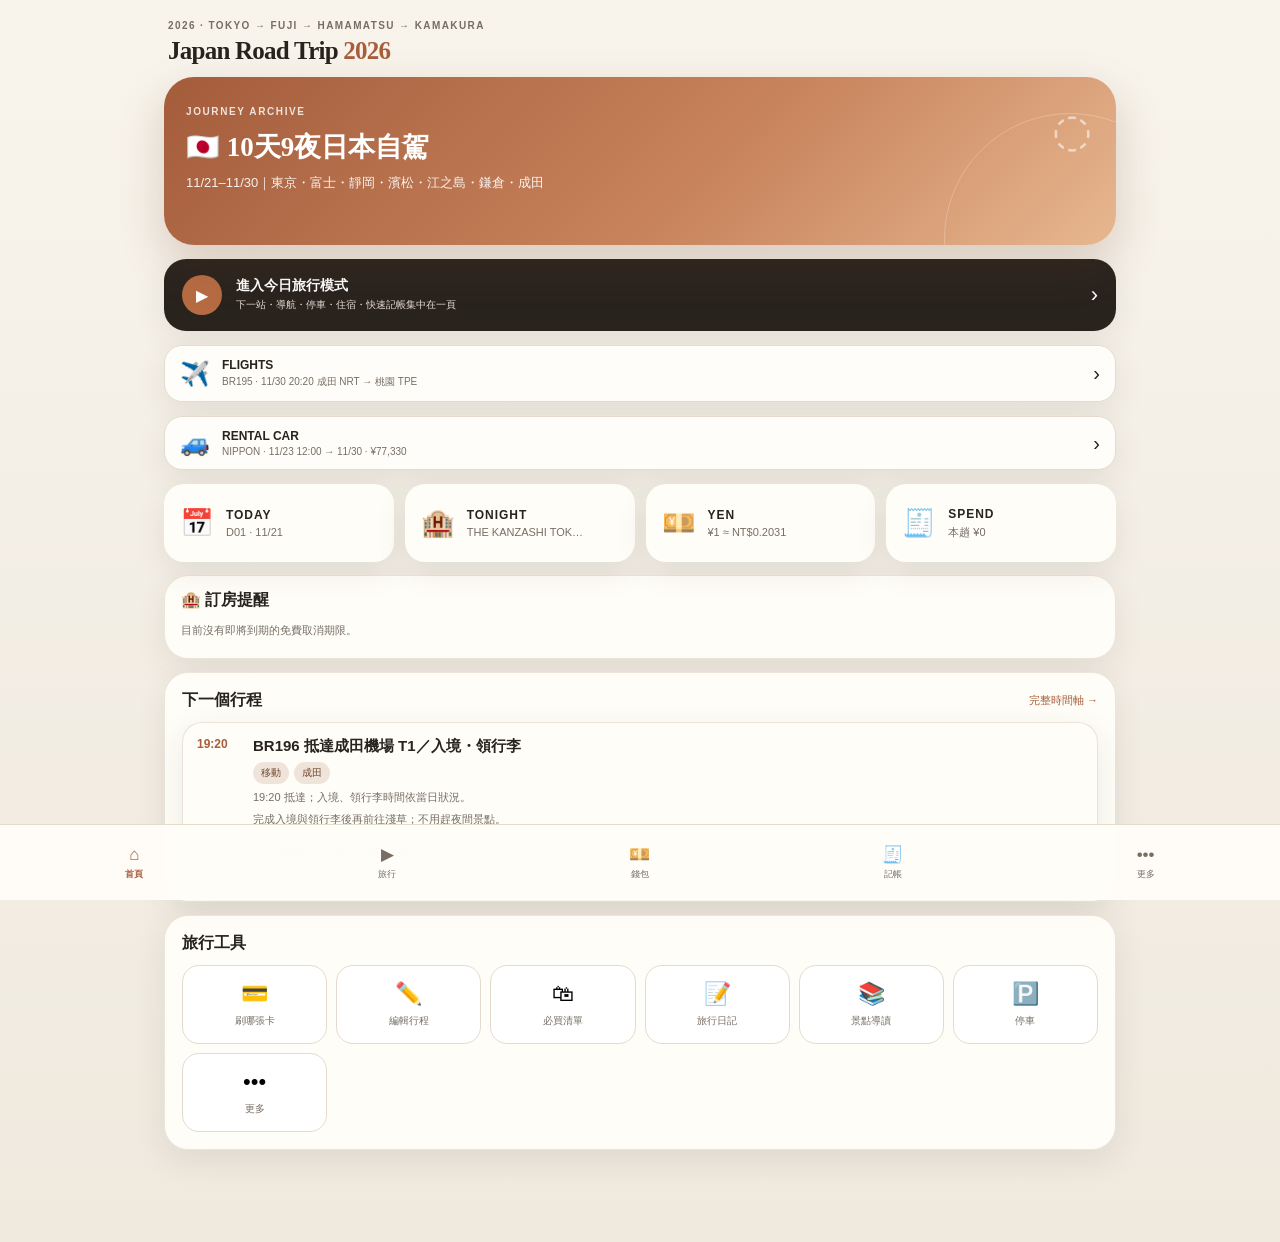
==== commit 96a68279: "Add files via upload" ====
--- a/index.html
+++ b/index.html
@@ -14,6 +14,9 @@
   <button class="flight-strip" data-go="flights">
     <span>✈️</span><div><b>FLIGHTS</b><small id="homeFlightText">BR196 · 11/21 15:20 TPE T2 → NRT T1</small></div><i>›</i>
   </button>
+  <button class="rental-strip" data-go="rental">
+    <span>🚙</span><div><b>RENTAL CAR</b><small>NIPPON · 11/23 12:00 → 11/30 · ¥77,330</small></div><i>›</i>
+  </button>
   <div class="dashboard-grid">
     <button class="dash" data-go="today"><span>📅</span><div><b>TODAY</b><small id="homeTodayText">今日行程</small></div></button>
     <button class="dash" data-go="hotels"><span>🏨</span><div><b>TONIGHT</b><small id="homeHotelText">今晚住宿</small></div></button>
@@ -38,6 +41,11 @@
   <section class="trip-status">
     <div><small id="tripDateLabel">TODAY</small><h3 id="tripDayTitle">D01</h3><p id="tripProgressText">準備出發</p></div>
     <div class="progress-ring" id="tripProgressRing"><span>0%</span></div>
+  </section>
+
+  <section id="tripRentalSection" class="paper trip-rental-section" hidden>
+    <div class="section-head"><h3>🚙 今日租車</h3><button class="textlink" data-go="rental">租車詳情 →</button></div>
+    <div id="tripRentalCard"></div>
   </section>
 
   <section id="tripFlightSection" class="paper trip-flight-section" hidden>
@@ -89,6 +97,35 @@
 </section>
 
 
+
+
+<section id="rentalView" class="view">
+  <div class="page-title"><button class="back" data-go="home">‹</button><div><small>CAR RENTAL · NIPPON</small><h2>租車資訊</h2></div></div>
+  <div class="notice">🚙 取車／還車地點的 Map Code 均採 NIPPON Rent-A-Car 官方營業所資訊；導航時可直接複製。</div>
+
+  <section id="rentalHero" class="rental-hero"></section>
+
+  <div class="rental-office-grid">
+    <section id="rentalPickup" class="paper"></section>
+    <section id="rentalReturn" class="paper"></section>
+  </div>
+
+  <section class="paper">
+    <div class="section-head"><h3>💴 費用明細</h3><span class="tag">含稅</span></div>
+    <div id="rentalCosts" class="cost-table"></div>
+  </section>
+
+  <section class="paper">
+    <div class="section-head"><h3>🧰 已包含／附加</h3></div>
+    <div id="rentalIncluded" class="included-grid"></div>
+  </section>
+
+  <section class="paper rental-alert">
+    <div class="section-head"><h3>⚠️ 本次特別提醒</h3></div>
+    <p><b>11/23 取車是 12:00，不是早上8點。</b> D03 已調整成午後壓縮版。</p>
+    <p><b>11/30 訂單還車時間是19:00，但不要19:00才還車。</b> BR195 20:20 起飛，本行程仍以16:00左右完成還車為安全目標。</p>
+  </section>
+</section>
 
 <section id="itineraryEditView" class="view">
   <div class="page-title">
@@ -194,7 +231,7 @@
 <section id="guidesView" class="view"><div class="page-title"><button class="back" data-go="home">‹</button><div><small>READ BEFORE YOU GO</small><h2>景點導讀</h2></div></div><div id="guideList" class="card-list"></div></section>
 <section id="guideDetailView" class="view"><div class="page-title"><button class="back" data-go="guides">‹</button><div><small>FIELD GUIDE</small><h2 id="guideTitle">導讀</h2></div></div><article id="guideBody" class="guide-paper"></article></section>
 
-<section id="moreView" class="view"><div class="page-title"><button class="back" data-go="home">‹</button><div><small>TOOLS</small><h2>更多</h2></div></div><div class="menu-list"><button data-go="itineraryEdit">✏️ <span>行程編輯</span><i>›</i></button><button data-go="flights">✈️ <span>航班資訊</span><i>›</i></button><button data-go="days">🗓️ <span>每日行程</span><i>›</i></button><button data-go="drive">🚗 <span>自駕・SA/PA</span><i>›</i></button><button data-go="planb">🆘 <span>Plan B</span><i>›</i></button><button data-go="checklist">✅ <span>出發前確認</span><i>›</i></button><button id="importPrivateBtn">🔐 <span>匯入私人訂房資料</span><i>›</i></button><button id="exportBackupBtn">💾 <span>匯出私人資料備份</span><i>›</i></button><button id="importBackupBtn">♻️ <span>還原備份</span><i>›</i></button></div><input type="file" id="importFile" accept="application/json" hidden><input type="file" id="backupFile" accept="application/json" hidden></section>
+<section id="moreView" class="view"><div class="page-title"><button class="back" data-go="home">‹</button><div><small>TOOLS</small><h2>更多</h2></div></div><div class="menu-list"><button data-go="rental">🚙 <span>租車資訊</span><i>›</i></button><button data-go="itineraryEdit">✏️ <span>行程編輯</span><i>›</i></button><button data-go="flights">✈️ <span>航班資訊</span><i>›</i></button><button data-go="days">🗓️ <span>每日行程</span><i>›</i></button><button data-go="drive">🚗 <span>自駕・SA/PA</span><i>›</i></button><button data-go="planb">🆘 <span>Plan B</span><i>›</i></button><button data-go="checklist">✅ <span>出發前確認</span><i>›</i></button><button id="importPrivateBtn">🔐 <span>匯入私人訂房資料</span><i>›</i></button><button id="exportBackupBtn">💾 <span>匯出私人資料備份</span><i>›</i></button><button id="importBackupBtn">♻️ <span>還原備份</span><i>›</i></button></div><input type="file" id="importFile" accept="application/json" hidden><input type="file" id="backupFile" accept="application/json" hidden></section>
 <section id="checklistView" class="view"><div class="page-title"><button class="back" data-go="more">‹</button><div><small>PRE-TRIP</small><h2>出發前確認</h2></div></div><div id="checklist" class="checklist"></div><div class="footer-actions"><button id="resetChecklist">清除勾選</button></div></section>
 </main>
 <nav class="bottom-nav"><button data-go="home" class="active"><span>⌂</span><small>首頁</small></button><button data-go="trip"><span>▶</span><small>旅行</small></button><button data-go="wallet"><span>💴</span><small>錢包</small></button><button data-go="expenses"><span>🧾</span><small>記帳</small></button><button data-go="more"><span>•••</span><small>更多</small></button></nav>
--- a/style.css
+++ b/style.css
@@ -47,3 +47,13 @@
 .editor-list{display:flex;flex-direction:column;gap:10px}.editor-card{display:grid;grid-template-columns:58px 1fr;gap:10px;background:var(--card);border-radius:18px;padding:14px;box-shadow:var(--shadow);border:1px solid transparent}.editor-card.hidden-row{opacity:.58;border-style:dashed;border-color:#c9b8a6}.editor-time{font-size:12px;font-weight:800;color:var(--rust);padding-top:5px}.editor-card h3{font-size:14px;margin:6px 0}.custom-pill{background:#e7edf8!important;color:#45617f!important}.hidden-pill{background:#eee!important;color:#777!important}.danger-soft{background:#fff3ef!important;color:#9a4e39!important;border-color:#e8c7bb!important}
 .lounge-section-head{margin-top:26px}.lounge-list{display:flex;flex-direction:column;gap:13px}.lounge-card{background:var(--card);border-radius:22px;padding:17px;box-shadow:var(--shadow)}.lounge-head{display:flex;align-items:flex-start;justify-content:space-between;gap:12px}.lounge-head small{display:block;font-size:9px;color:var(--muted)}.lounge-head h3{font-size:16px;margin:4px 0}.eligibility{border:1px solid #e1c7b4;background:#fff7ed;color:#945a35;border-radius:999px;padding:7px 9px;font-size:9px}.eligibility.done{background:#e9f3ea;color:#47704d;border-color:#c8dccb}.lounge-rule{background:#f8f1e8;border-radius:14px;padding:11px;margin:11px 0}.lounge-rule b{font-size:10px}.lounge-rule p{font-size:10px;line-height:1.6;margin:5px 0 0;color:#685c52}.lounge-spots{display:flex;flex-direction:column;gap:8px}.lounge-spot{border-left:3px solid #c7835c;padding:7px 10px;background:#fff}.lounge-spot b,.lounge-spot span{display:block}.lounge-spot b{font-size:11px}.lounge-spot span{font-size:9px;color:var(--muted);line-height:1.55;margin-top:2px}.verified-note{font-size:9px;color:var(--muted);margin:10px 0 0}
 @media(max-width:620px){.lounge-head{flex-direction:column}.editor-toolbar{align-items:stretch}.editor-toolbar>*{width:100%}.editor-toolbar select{width:100%}.editor-card{grid-template-columns:48px 1fr}}
+
+.rental-strip{width:100%;display:flex;align-items:center;gap:12px;border:1px solid var(--line);background:#fffdf9;border-radius:18px;padding:12px 15px;margin:0 0 14px;text-align:left;color:var(--ink);box-shadow:var(--shadow)}
+.rental-strip>span{font-size:24px}.rental-strip div{flex:1}.rental-strip b,.rental-strip small{display:block}.rental-strip b{font-size:12px}.rental-strip small{font-size:10px;color:var(--muted);margin-top:3px}.rental-strip i{font-style:normal;font-size:20px}
+.rental-hero{display:flex;align-items:center;justify-content:space-between;gap:20px;background:linear-gradient(135deg,#26333a,#485f68);color:white;border-radius:26px;padding:22px;margin-bottom:14px;box-shadow:var(--shadow)}.rental-hero small{font-size:9px;letter-spacing:.08em}.rental-hero h2{font-family:Georgia,serif;font-size:24px;margin:5px 0}.rental-hero p{font-size:10px;margin:0 0 8px;color:#d9e4e7}.rental-hero .pill{background:rgba(255,255,255,.14);color:#fff}.rental-total{text-align:right;min-width:140px}.rental-total small,.rental-total b,.rental-total span{display:block}.rental-total b{font-family:Georgia,serif;font-size:30px}.rental-total span{font-size:9px;opacity:.75}
+.rental-office-grid{display:grid;grid-template-columns:1fr 1fr;gap:12px}.rental-office-grid h4{font-size:14px;margin:8px 0}.mapcode-feature{display:flex;align-items:center;gap:10px;background:#f7f1e8;border-radius:14px;padding:10px 12px;margin:10px 0}.mapcode-feature small{font-size:8px;color:var(--muted);letter-spacing:.08em}.mapcode-feature b{font-family:ui-monospace,SFMono-Regular,Menlo,monospace;font-size:13px;flex:1}.mapcode-feature button{border:1px solid var(--line);background:white;border-radius:9px;padding:6px 8px;font-size:9px}
+.cost-table{display:flex;flex-direction:column}.cost-row{display:flex;justify-content:space-between;gap:12px;padding:10px 0;border-bottom:1px solid var(--line);font-size:11px}.cost-row:last-child{border-bottom:0}.cost-row .discount{color:#b14e3a}.cost-row.total{font-size:14px;font-weight:800;padding-top:14px}
+.included-grid{display:grid;grid-template-columns:repeat(2,1fr);gap:8px}.included-grid span{background:#f7f2eb;border-radius:12px;padding:9px 10px;font-size:10px}
+.rental-alert{border:1px solid #e2b89d;background:#fff8ef}.rental-alert p{font-size:11px;line-height:1.65}
+.trip-rental-section{margin-bottom:14px}.trip-rental-mini b,.trip-rental-mini small{display:block}.trip-rental-mini b{font-size:12px}.trip-rental-mini small{font-size:9px;color:var(--muted);margin-top:4px}
+@media(max-width:620px){.rental-office-grid{grid-template-columns:1fr}.rental-hero{align-items:flex-start;flex-direction:column}.rental-total{text-align:left}.included-grid{grid-template-columns:1fr}}
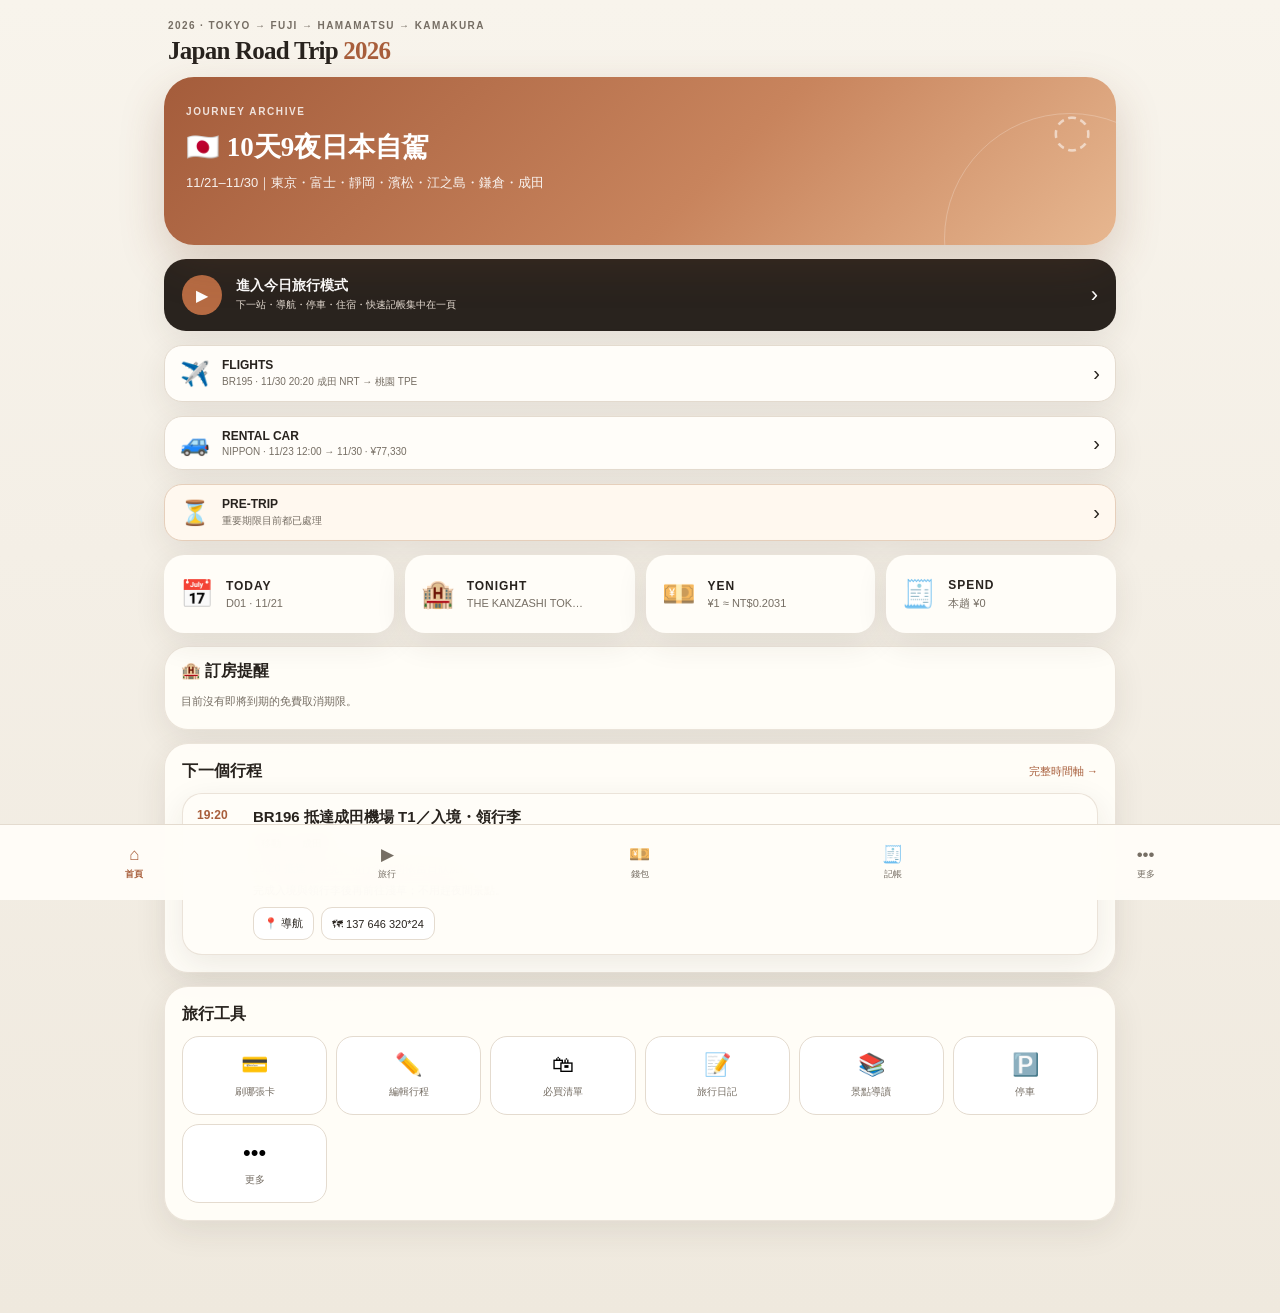
==== commit 37952467: "Add files via upload" ====
--- a/index.html
+++ b/index.html
@@ -16,6 +16,9 @@
   </button>
   <button class="rental-strip" data-go="rental">
     <span>🚙</span><div><b>RENTAL CAR</b><small>NIPPON · 11/23 12:00 → 11/30 · ¥77,330</small></div><i>›</i>
+  </button>
+  <button class="pretrip-strip" data-go="pretrip">
+    <span>⏳</span><div><b>PRE-TRIP</b><small id="homeReminderText">下一個重要期限載入中…</small></div><i>›</i>
   </button>
   <div class="dashboard-grid">
     <button class="dash" data-go="today"><span>📅</span><div><b>TODAY</b><small id="homeTodayText">今日行程</small></div></button>
@@ -231,7 +234,91 @@
 <section id="guidesView" class="view"><div class="page-title"><button class="back" data-go="home">‹</button><div><small>READ BEFORE YOU GO</small><h2>景點導讀</h2></div></div><div id="guideList" class="card-list"></div></section>
 <section id="guideDetailView" class="view"><div class="page-title"><button class="back" data-go="guides">‹</button><div><small>FIELD GUIDE</small><h2 id="guideTitle">導讀</h2></div></div><article id="guideBody" class="guide-paper"></article></section>
 
-<section id="moreView" class="view"><div class="page-title"><button class="back" data-go="home">‹</button><div><small>TOOLS</small><h2>更多</h2></div></div><div class="menu-list"><button data-go="rental">🚙 <span>租車資訊</span><i>›</i></button><button data-go="itineraryEdit">✏️ <span>行程編輯</span><i>›</i></button><button data-go="flights">✈️ <span>航班資訊</span><i>›</i></button><button data-go="days">🗓️ <span>每日行程</span><i>›</i></button><button data-go="drive">🚗 <span>自駕・SA/PA</span><i>›</i></button><button data-go="planb">🆘 <span>Plan B</span><i>›</i></button><button data-go="checklist">✅ <span>出發前確認</span><i>›</i></button><button id="importPrivateBtn">🔐 <span>匯入私人訂房資料</span><i>›</i></button><button id="exportBackupBtn">💾 <span>匯出私人資料備份</span><i>›</i></button><button id="importBackupBtn">♻️ <span>還原備份</span><i>›</i></button></div><input type="file" id="importFile" accept="application/json" hidden><input type="file" id="backupFile" accept="application/json" hidden></section>
+
+<section id="pretripView" class="view">
+  <div class="page-title">
+    <button class="back" data-go="more">‹</button>
+    <div><small>PRE-TRIP CENTER</small><h2>出發前提醒中心</h2></div>
+    <button id="exportReminderIcs" class="small-edit-btn">📅</button>
+  </div>
+  <div class="notice">⏳ 訂房取消期限來自目前 App 內住宿資料；信用卡／貴賓室屬會變動資訊，已另外列為「出發前再確認」。完成的項目會自動收到下方。</div>
+  <div id="pretripSummary" class="summary-grid"></div>
+
+  <section class="paper">
+    <div class="section-head"><h3>近期重要期限</h3><button id="toggleDoneReminders" class="textlink">顯示已完成</button></div>
+    <div id="reminderList" class="reminder-list"></div>
+  </section>
+
+  <section class="paper">
+    <div class="section-head"><h3>出發前最後複查</h3></div>
+    <div id="recheckList" class="reminder-list"></div>
+  </section>
+</section>
+
+<section id="systemView" class="view">
+  <div class="page-title">
+    <button class="back" data-go="more">‹</button>
+    <div><small>SYSTEM · V2.8</small><h2>版本與備份</h2></div>
+  </div>
+
+  <section class="system-hero">
+    <div><small>CURRENT VERSION</small><h2>Japan Road Trip 2026</h2><p id="systemVersion">V2.8 · FINAL QA</p></div>
+    <span id="updateBadge" class="system-badge">檢查中</span>
+  </section>
+
+  <section class="paper">
+    <div class="section-head"><h3>🔄 更新管理</h3></div>
+    <div id="updateStatus" class="system-status"></div>
+    <div class="footer-actions">
+      <button id="checkUpdateBtn">檢查 GitHub 最新版</button>
+      <button id="reloadLatestBtn" class="primary">安全重新載入最新版</button>
+    </div>
+    <p class="hint">「安全重新載入」只清除 PWA 快取並重新抓程式，不會清除 IndexedDB、行程修改、記帳、日記或訂房私人資料。</p>
+  </section>
+
+  <section class="paper">
+    <div class="section-head"><h3>💾 備份健康檢查</h3><span id="backupHealthBadge" class="tag">檢查中</span></div>
+    <div id="backupHealth" class="health-grid"></div>
+    <div class="footer-actions">
+      <button id="systemExportBackup" class="primary">立即匯出完整備份</button>
+      <button data-go="qa">執行出發前測試</button>
+    </div>
+  </section>
+
+  <section class="paper">
+    <div class="section-head"><h3>📦 本機儲存空間</h3></div>
+    <div id="storageHealth" class="system-status"></div>
+  </section>
+</section>
+
+<section id="qaView" class="view">
+  <div class="page-title">
+    <button class="back" data-go="system">‹</button>
+    <div><small>FINAL QA</small><h2>出發前系統測試</h2></div>
+    <button id="runQaBtn" class="small-edit-btn">▶</button>
+  </div>
+
+  <div class="notice">🧪 這個測試不會刪除資料。它會檢查 PWA 快取、IndexedDB、私人資料、Google Maps / Map Code、行程編輯狀態與 OCR 使用條件。</div>
+
+  <section class="qa-score">
+    <div><small>READINESS</small><h2 id="qaScore">尚未執行</h2><p id="qaSubtitle">按右上角 ▶ 開始</p></div>
+    <div class="progress-ring qa-ring" id="qaRing"><span>—</span></div>
+  </section>
+
+  <div id="qaList" class="qa-list"></div>
+
+  <section class="paper">
+    <div class="section-head"><h3>建議出發前實機測試</h3></div>
+    <div class="qa-manual">
+      <button onclick="go('trip')">▶ 打開旅行模式</button>
+      <button onclick="go('expenses')">🧾 測試新增一筆支出</button>
+      <button onclick="go('itineraryEdit')">✏️ 檢查行程編輯</button>
+      <button onclick="go('hotels')">🏨 檢查私人住宿資料</button>
+    </div>
+  </section>
+</section>
+
+<section id="moreView" class="view"><div class="page-title"><button class="back" data-go="home">‹</button><div><small>TOOLS</small><h2>更多</h2></div></div><div class="menu-list"><button data-go="pretrip">⏳ <span>出發前提醒中心</span><i>›</i></button><button data-go="system">⚙️ <span>版本・備份・系統測試</span><i>›</i></button><button data-go="rental">🚙 <span>租車資訊</span><i>›</i></button><button data-go="itineraryEdit">✏️ <span>行程編輯</span><i>›</i></button><button data-go="flights">✈️ <span>航班資訊</span><i>›</i></button><button data-go="days">🗓️ <span>每日行程</span><i>›</i></button><button data-go="drive">🚗 <span>自駕・SA/PA</span><i>›</i></button><button data-go="planb">🆘 <span>Plan B</span><i>›</i></button><button data-go="checklist">✅ <span>出發前確認</span><i>›</i></button><button id="importPrivateBtn">🔐 <span>匯入私人訂房資料</span><i>›</i></button><button id="exportBackupBtn">💾 <span>匯出私人資料備份</span><i>›</i></button><button id="importBackupBtn">♻️ <span>還原備份</span><i>›</i></button></div><input type="file" id="importFile" accept="application/json" hidden><input type="file" id="backupFile" accept="application/json" hidden></section>
 <section id="checklistView" class="view"><div class="page-title"><button class="back" data-go="more">‹</button><div><small>PRE-TRIP</small><h2>出發前確認</h2></div></div><div id="checklist" class="checklist"></div><div class="footer-actions"><button id="resetChecklist">清除勾選</button></div></section>
 </main>
 <nav class="bottom-nav"><button data-go="home" class="active"><span>⌂</span><small>首頁</small></button><button data-go="trip"><span>▶</span><small>旅行</small></button><button data-go="wallet"><span>💴</span><small>錢包</small></button><button data-go="expenses"><span>🧾</span><small>記帳</small></button><button data-go="more"><span>•••</span><small>更多</small></button></nav>
--- a/style.css
+++ b/style.css
@@ -57,3 +57,17 @@
 .rental-alert{border:1px solid #e2b89d;background:#fff8ef}.rental-alert p{font-size:11px;line-height:1.65}
 .trip-rental-section{margin-bottom:14px}.trip-rental-mini b,.trip-rental-mini small{display:block}.trip-rental-mini b{font-size:12px}.trip-rental-mini small{font-size:9px;color:var(--muted);margin-top:4px}
 @media(max-width:620px){.rental-office-grid{grid-template-columns:1fr}.rental-hero{align-items:flex-start;flex-direction:column}.rental-total{text-align:left}.included-grid{grid-template-columns:1fr}}
+
+.pretrip-strip{width:100%;display:flex;align-items:center;gap:12px;border:1px solid #e6cfbb;background:#fff8ef;border-radius:18px;padding:12px 15px;margin:0 0 14px;text-align:left;color:var(--ink);box-shadow:var(--shadow)}
+.pretrip-strip>span{font-size:24px}.pretrip-strip div{flex:1}.pretrip-strip b,.pretrip-strip small{display:block}.pretrip-strip b{font-size:12px}.pretrip-strip small{font-size:10px;color:var(--muted);margin-top:3px}.pretrip-strip i{font-style:normal;font-size:20px}
+
+.reminder-list{display:flex;flex-direction:column;gap:9px}.reminder-row{display:grid;grid-template-columns:34px 1fr auto;gap:10px;align-items:flex-start;border:1px solid var(--line);border-radius:16px;padding:12px;background:#fff}.reminder-row.soon{background:#fffaf2;border-color:#ead5bd}.reminder-row.urgent{background:#fff3ed;border-color:#e8b49c}.reminder-row.past{opacity:.6}.reminder-row.done{opacity:.48}.reminder-row.done h3{text-decoration:line-through}.reminder-check{width:29px;height:29px;border-radius:50%;border:1px solid var(--line);background:white}.reminder-row h3{font-size:12px;margin:4px 0}.reminder-row p{font-size:9px;color:var(--muted);margin:0;line-height:1.55}.reminder-side{text-align:right;min-width:78px}.reminder-side b{display:block;color:var(--rust);font-size:11px;margin:2px 0 8px}.reminder-side button{border:1px solid var(--line);background:#fff;border-radius:9px;padding:6px 8px;font-size:9px}
+
+.system-hero{display:flex;align-items:center;justify-content:space-between;gap:20px;background:linear-gradient(135deg,#243239,#49606a);color:white;border-radius:26px;padding:22px;margin-bottom:14px;box-shadow:var(--shadow)}.system-hero small{font-size:9px;letter-spacing:.1em}.system-hero h2{font-family:Georgia,serif;margin:5px 0;font-size:22px}.system-hero p{font-size:10px;margin:0;color:#dce7ea}.system-badge{font-size:10px;border-radius:999px;padding:8px 10px;background:rgba(255,255,255,.15)}.system-badge.current{background:#dfeee2;color:#3e6a46}.system-badge.update{background:#fff0d7;color:#8a571e}.system-badge.offline{background:#ebe8e2;color:#6f675d}
+.system-status b,.system-status p{display:block}.system-status b{font-size:12px}.system-status p{font-size:10px;color:var(--muted);line-height:1.55;margin:5px 0}.health-grid{display:grid;grid-template-columns:repeat(2,1fr);gap:9px}.health-grid>div{background:#f8f3ec;border-radius:13px;padding:10px}.health-grid small,.health-grid b{display:block}.health-grid small{font-size:8px;color:var(--muted)}.health-grid b{font-size:11px;margin-top:3px;word-break:break-word}.health-good{background:#e3f0e5!important;color:#44704a!important}.health-warn{background:#fff0db!important;color:#8d5a20!important}.health-bad{background:#f8e1dc!important;color:#944c3d!important}
+.storage-bar{height:8px;background:#eee5dc;border-radius:999px;overflow:hidden;margin:9px 0}.storage-bar i{display:block;height:100%;background:var(--rust);border-radius:999px}.system-status>p{margin-bottom:0}
+
+.qa-score{display:flex;align-items:center;justify-content:space-between;gap:20px;background:linear-gradient(135deg,#af6844,#dc9b72);color:white;border-radius:26px;padding:20px;margin-bottom:14px;box-shadow:var(--shadow)}.qa-score small{font-size:9px;letter-spacing:.09em}.qa-score h2{font-family:Georgia,serif;font-size:26px;margin:4px 0}.qa-score p{font-size:10px;margin:0;opacity:.9}.qa-ring:after{background:#c77d56}
+.qa-list{display:flex;flex-direction:column;gap:9px;margin-bottom:14px}.qa-row{display:grid;grid-template-columns:34px 1fr;gap:10px;background:#fff;border-radius:16px;padding:12px;border:1px solid var(--line)}.qa-row>span{width:28px;height:28px;border-radius:50%;display:grid;place-items:center;font-weight:900}.qa-row.pass>span{background:#e3f0e5;color:#44704a}.qa-row.warn>span{background:#fff0db;color:#9a6424}.qa-row.fail>span{background:#f7dfda;color:#9a4739}.qa-row b{font-size:11px}.qa-row p{font-size:9px;color:var(--muted);line-height:1.55;margin:4px 0 0}.qa-manual{display:grid;grid-template-columns:repeat(2,1fr);gap:8px}.qa-manual button{border:1px solid var(--line);background:#fff;border-radius:12px;padding:10px;font-size:10px}
+
+@media(max-width:620px){.reminder-row{grid-template-columns:32px 1fr}.reminder-side{grid-column:2;text-align:left;display:flex;align-items:center;gap:8px}.reminder-side b{margin:0}.system-hero{align-items:flex-start;flex-direction:column}.health-grid{grid-template-columns:1fr 1fr}.qa-manual{grid-template-columns:1fr}.qa-score{align-items:flex-start}}
